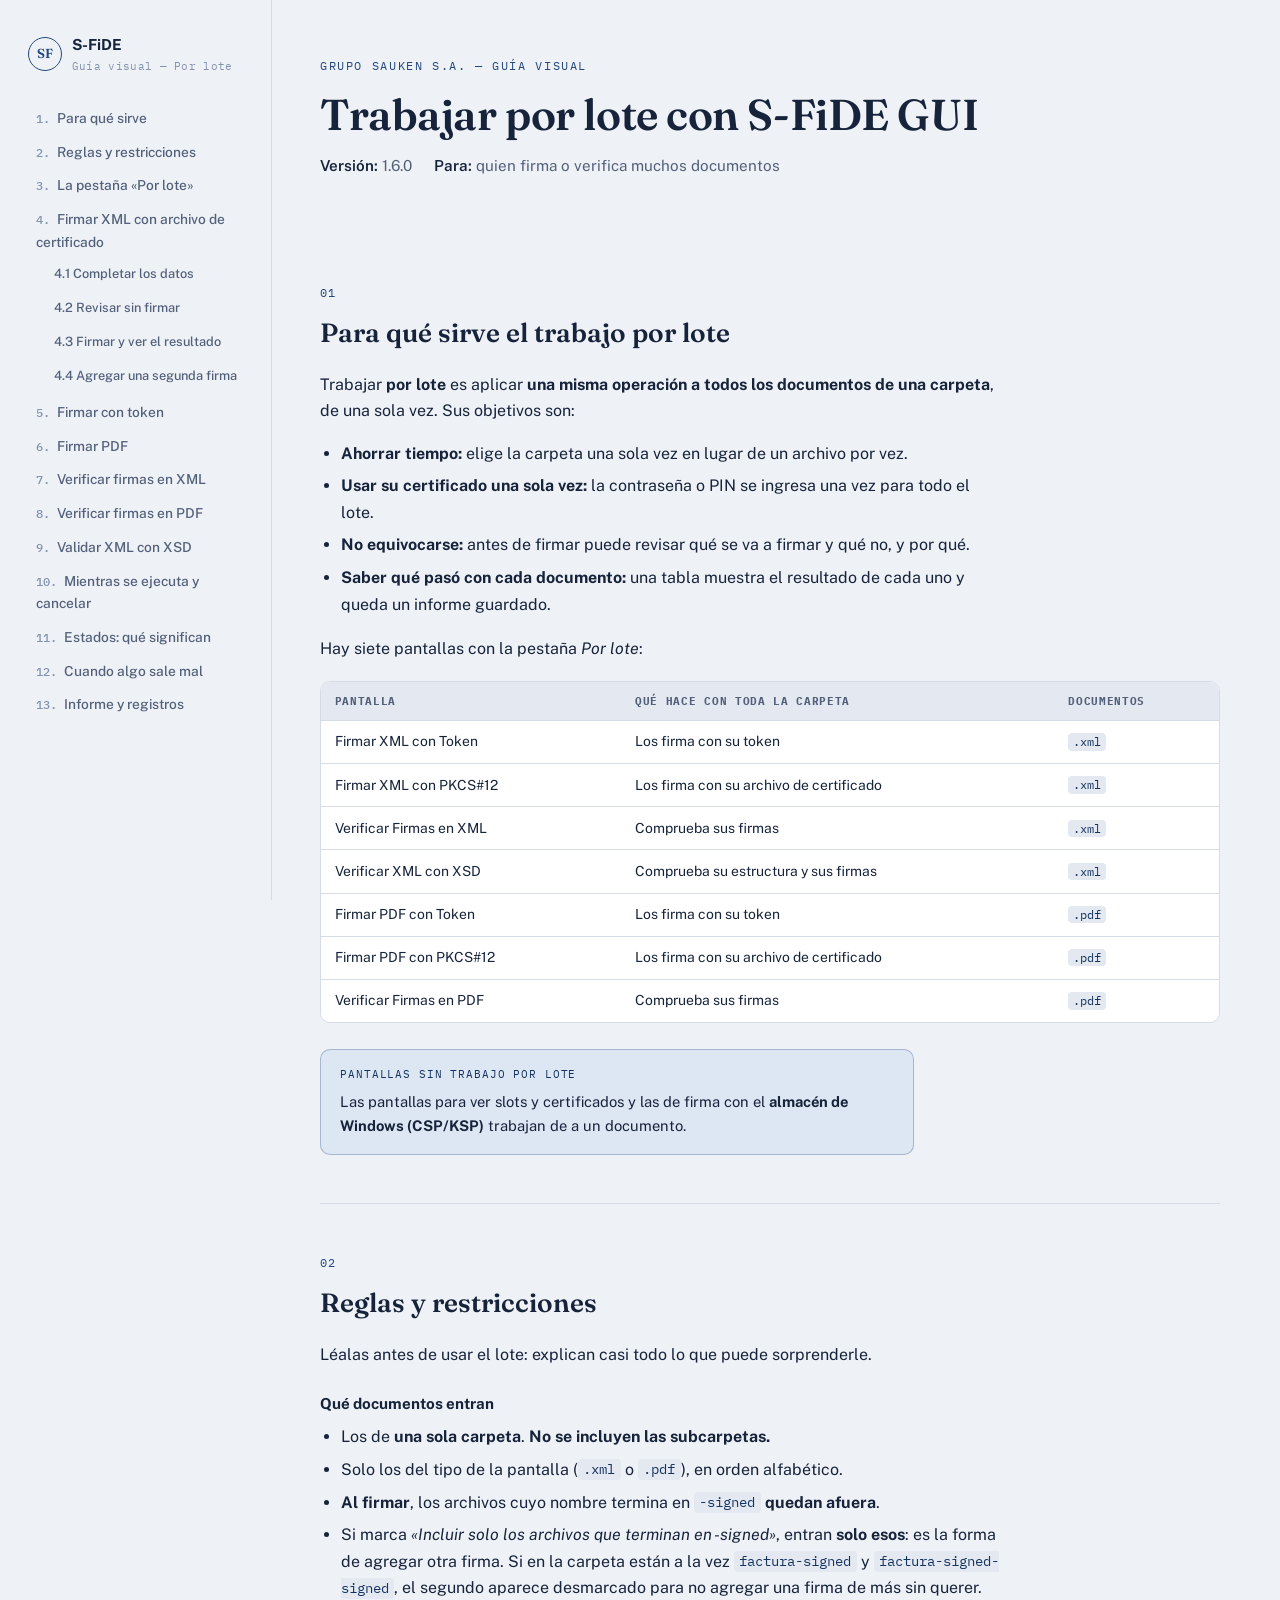
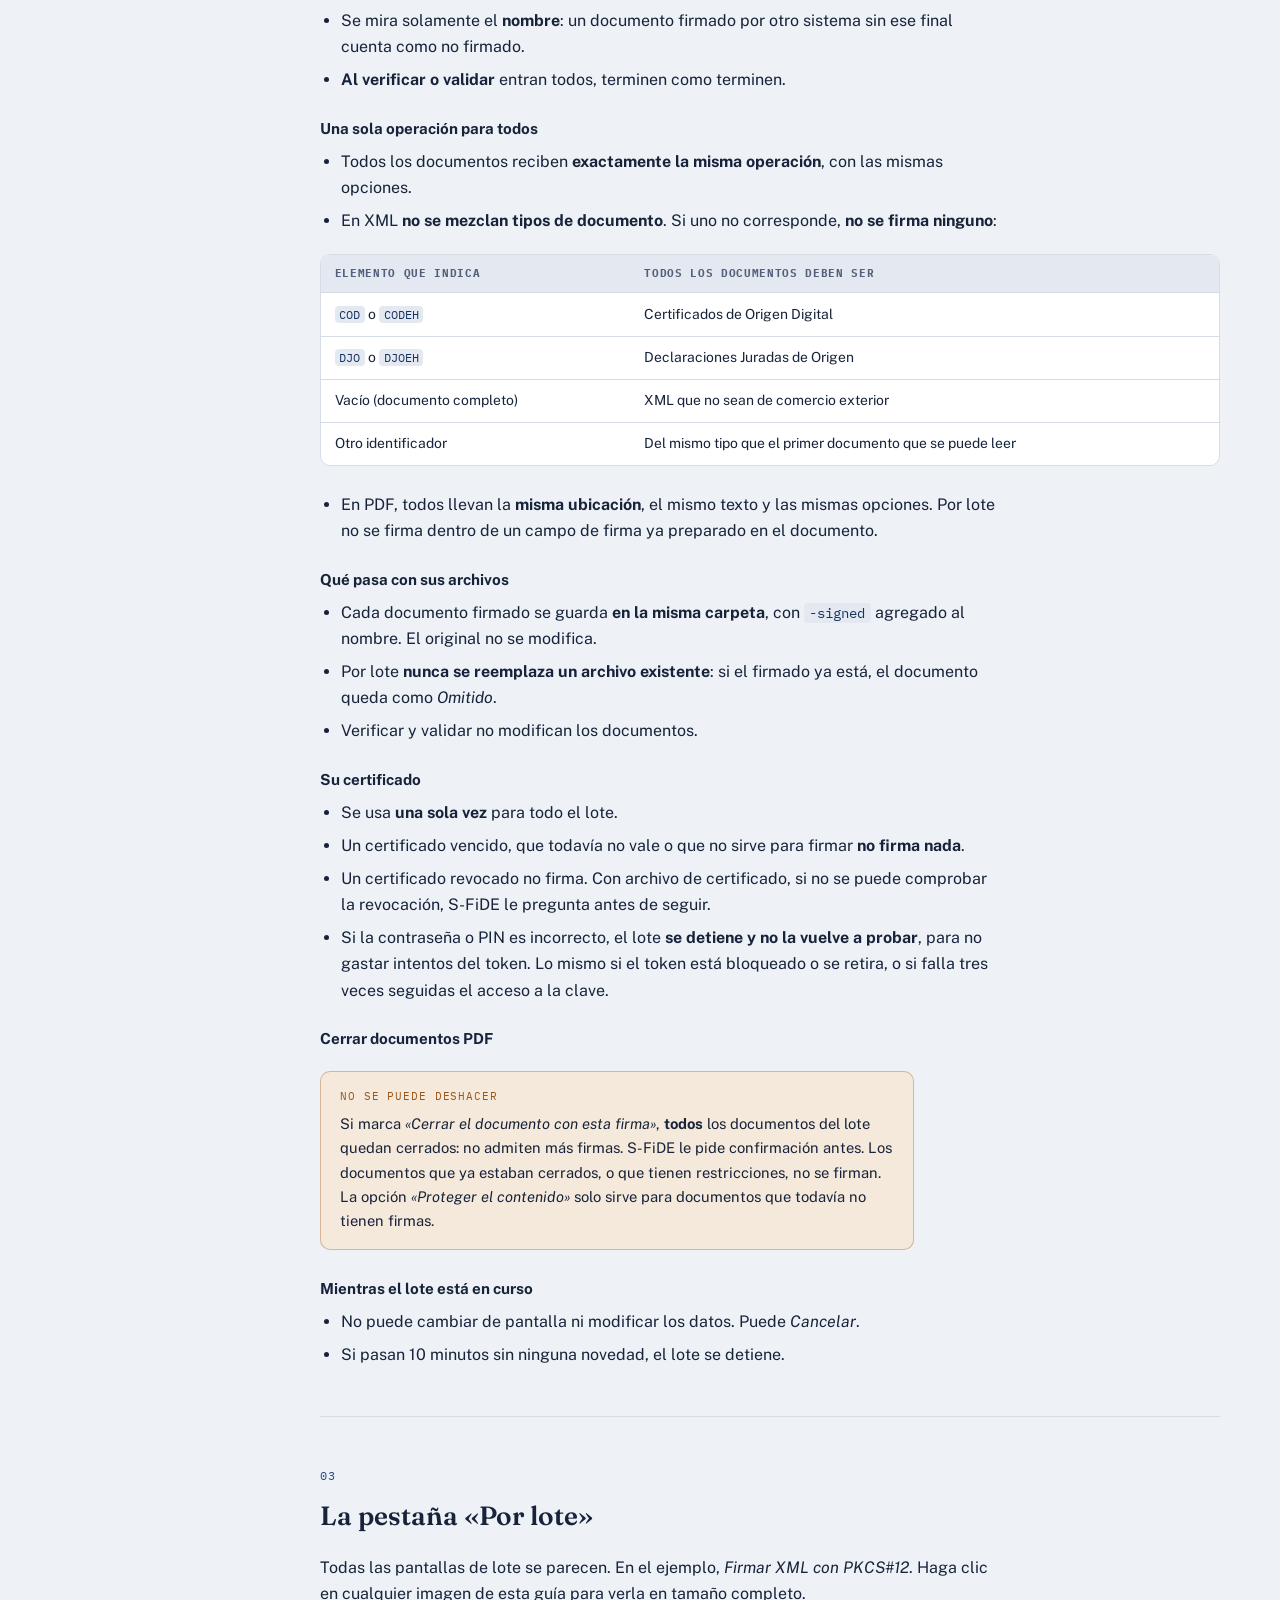
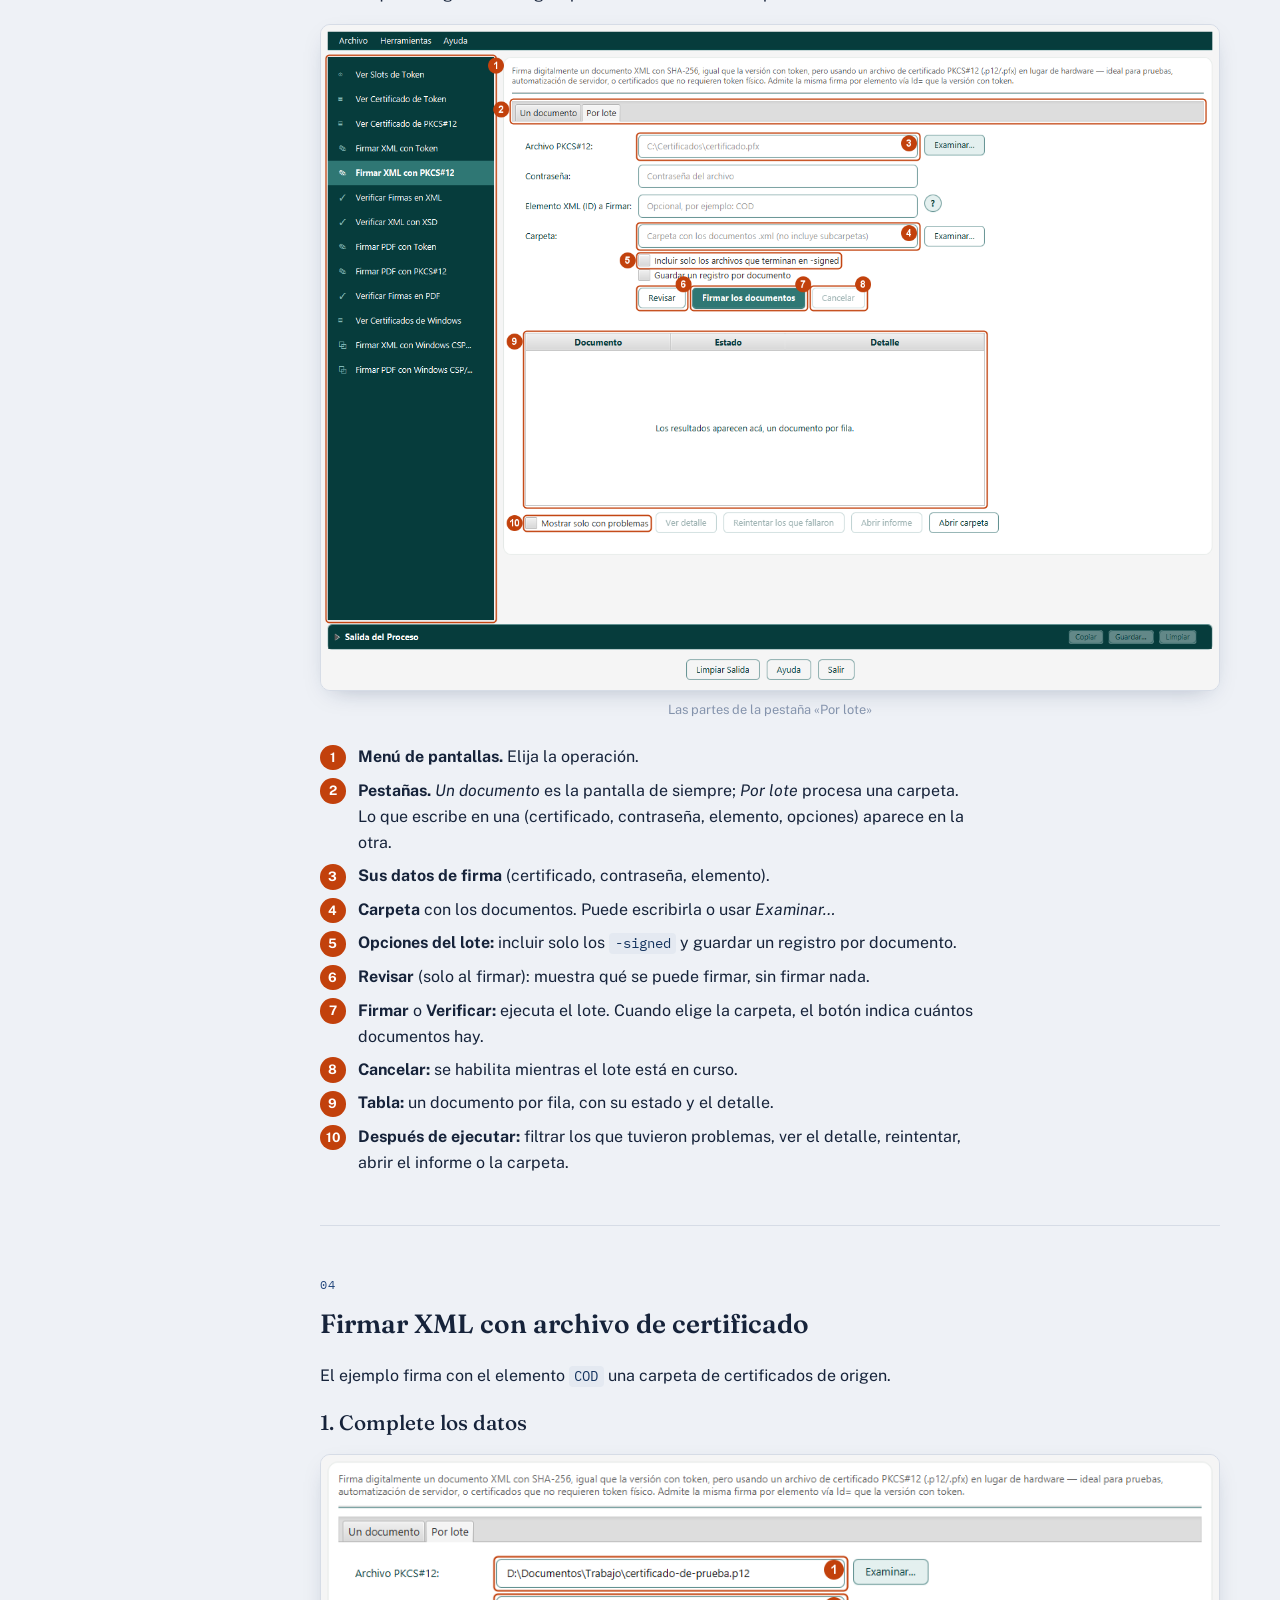
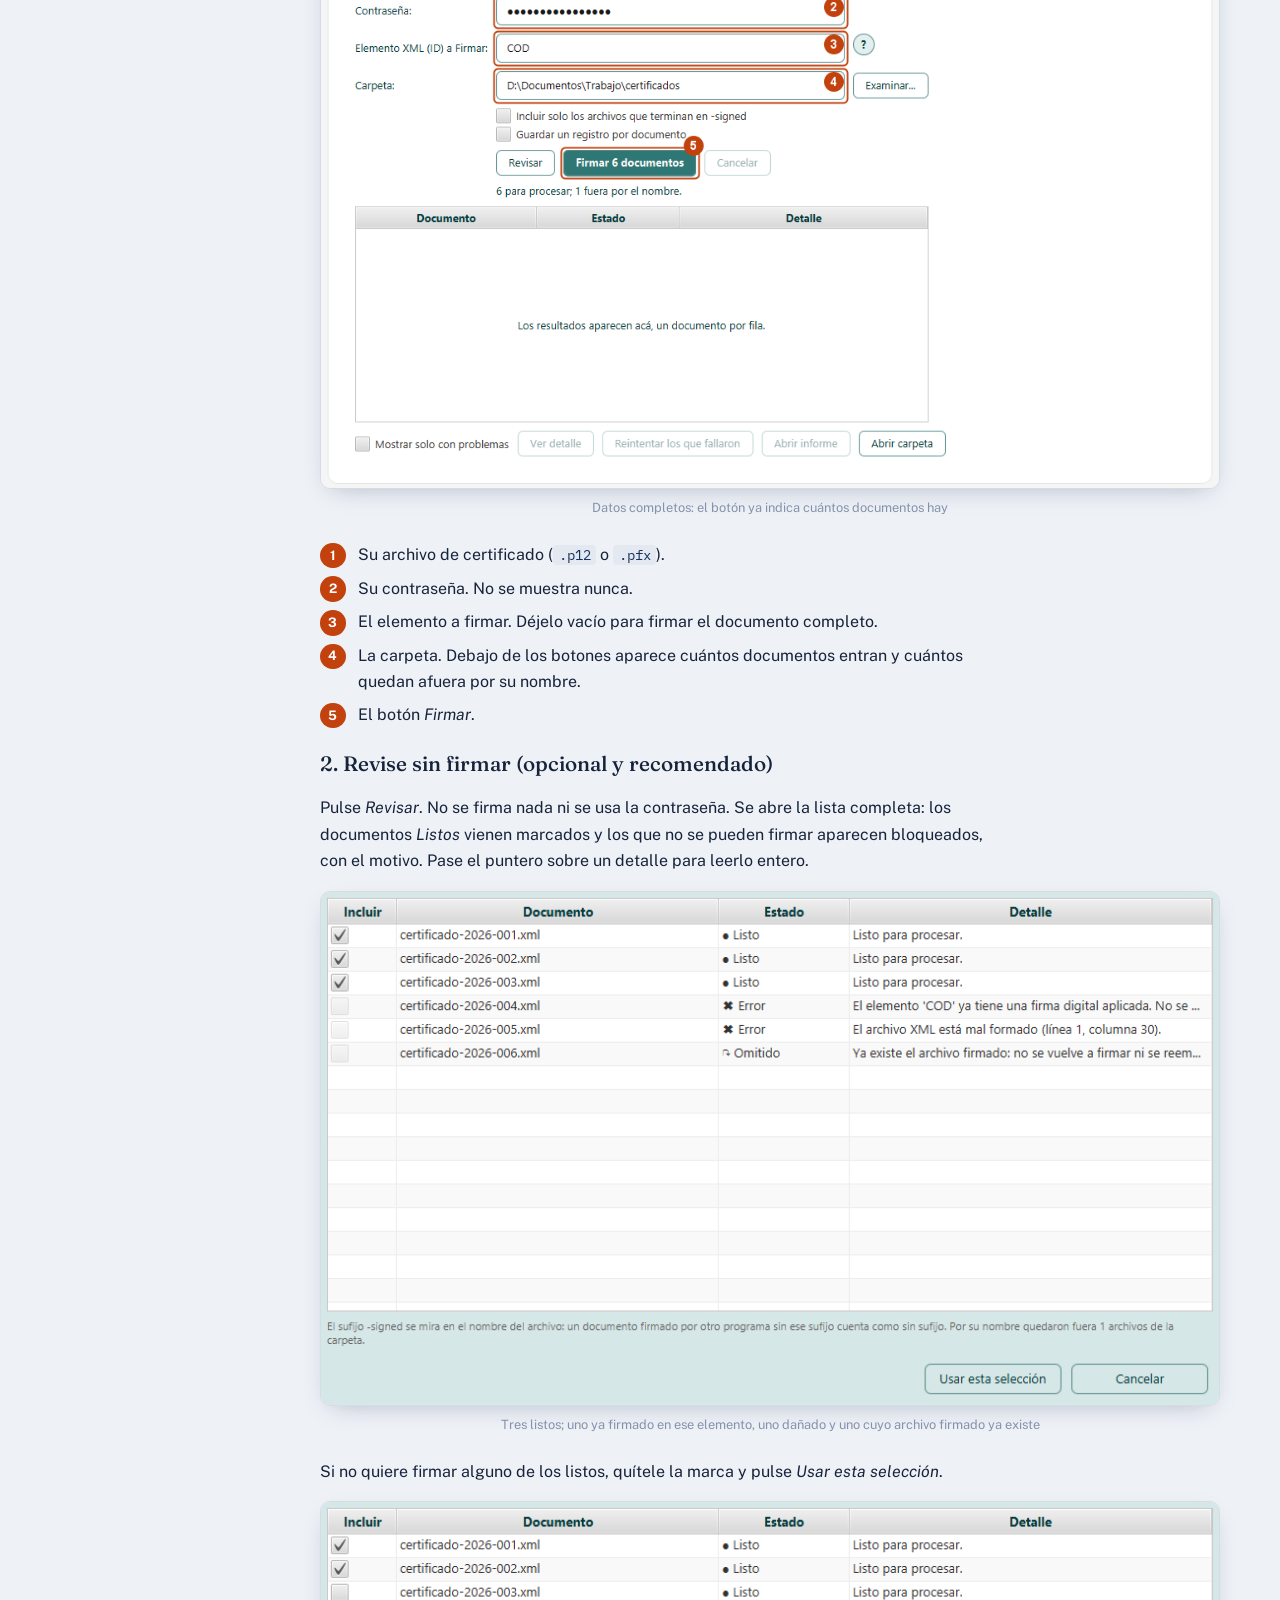
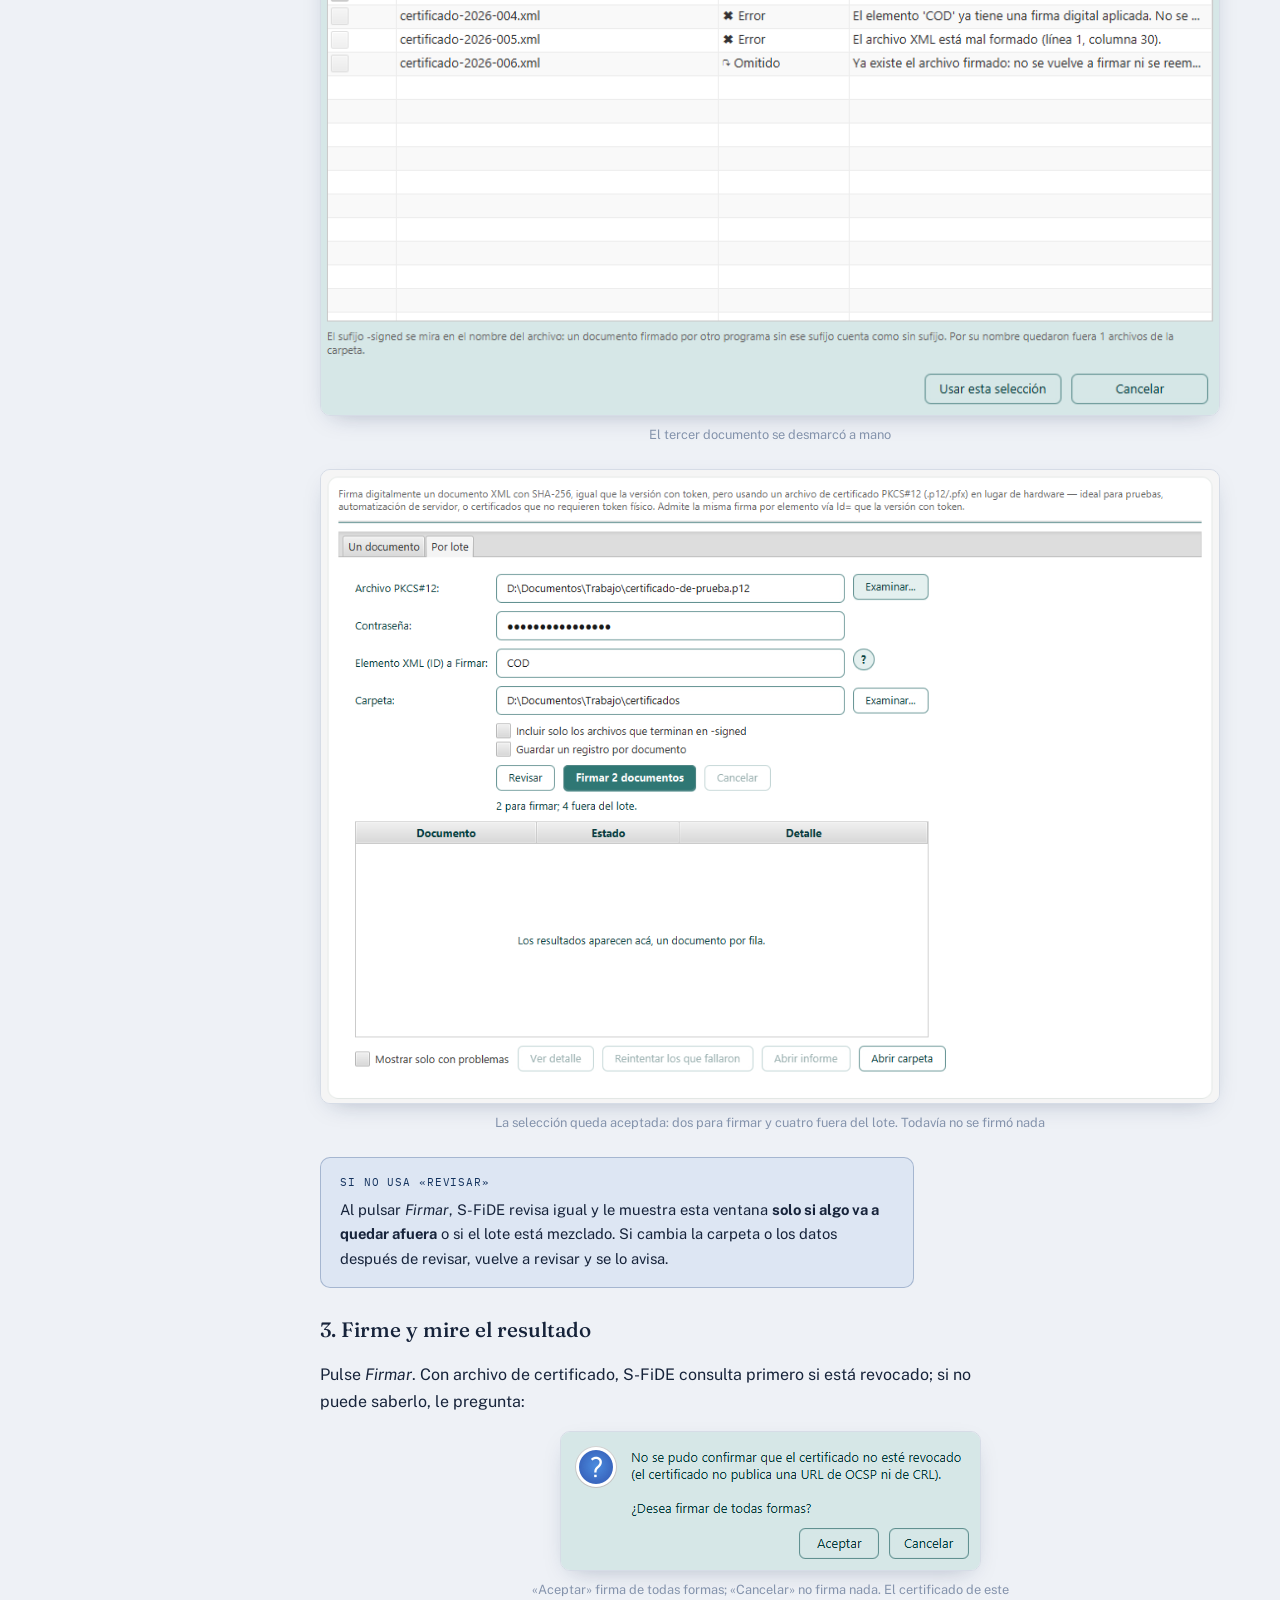
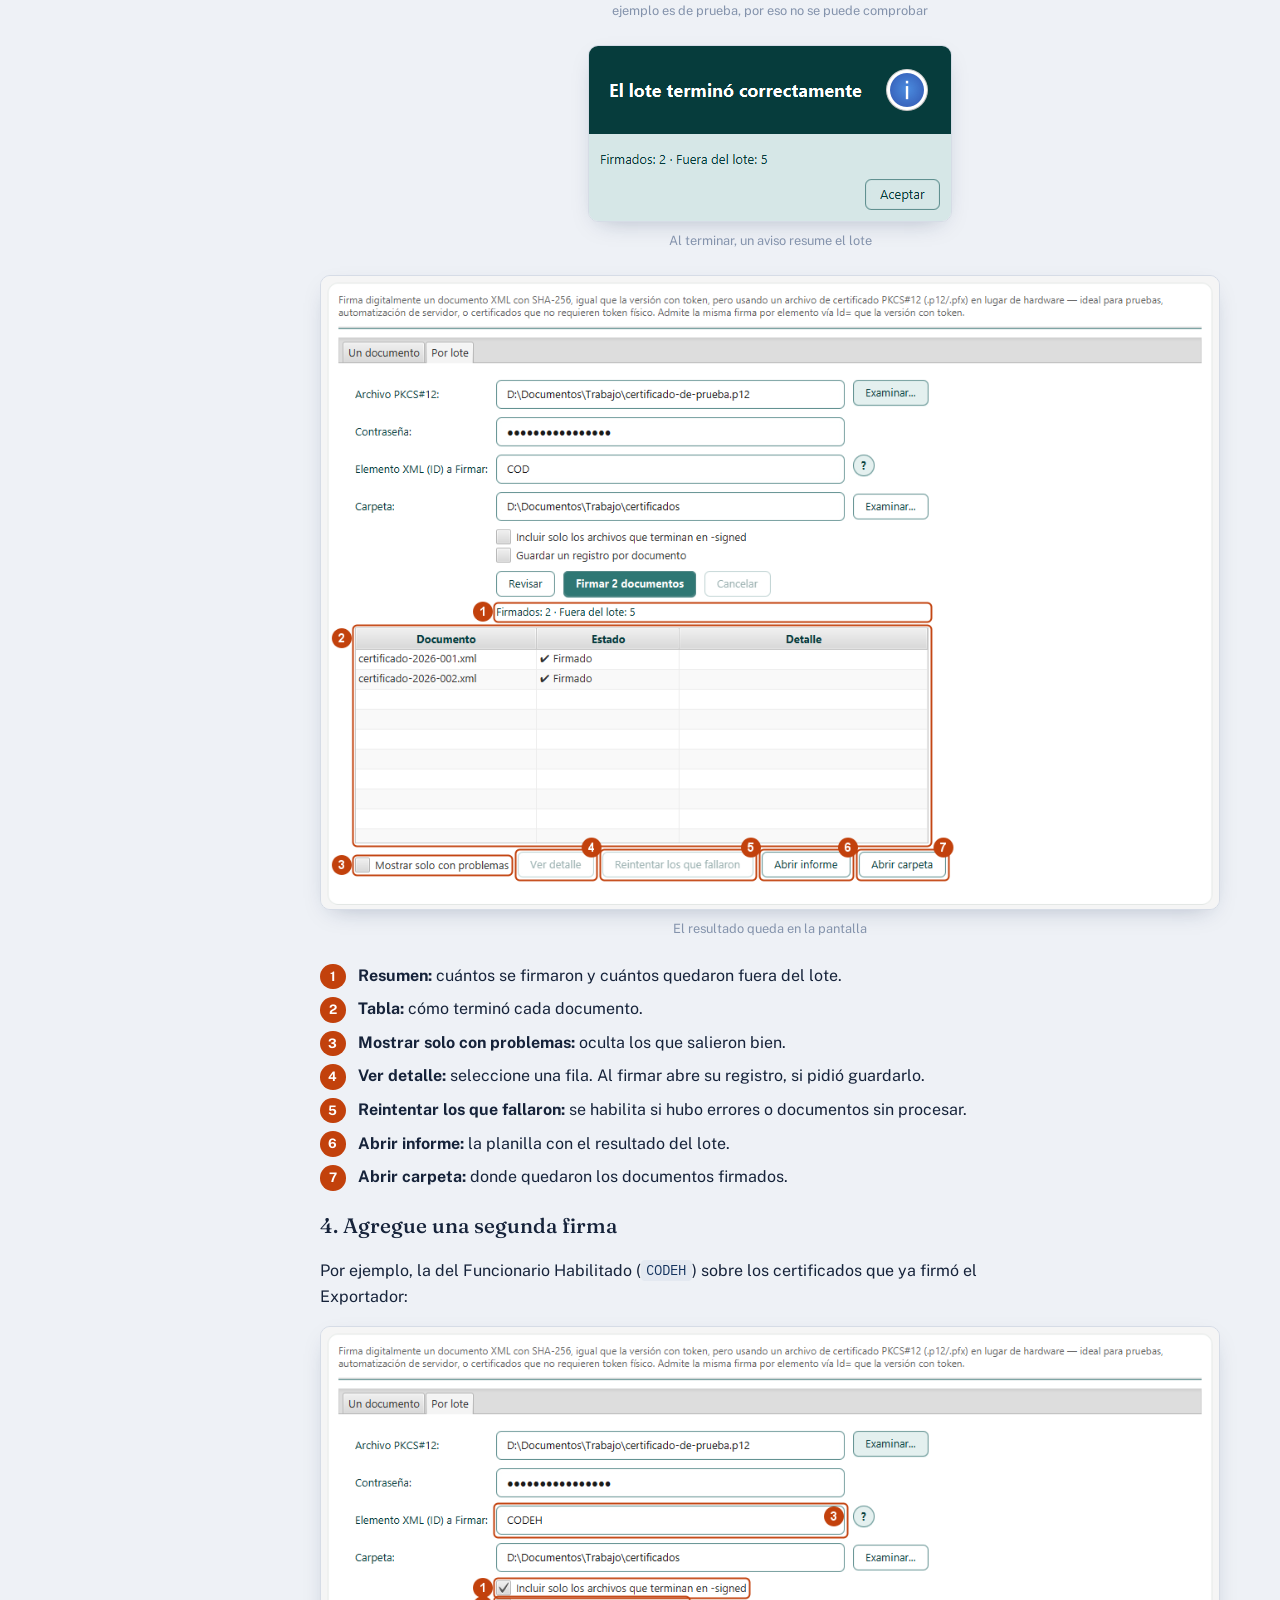
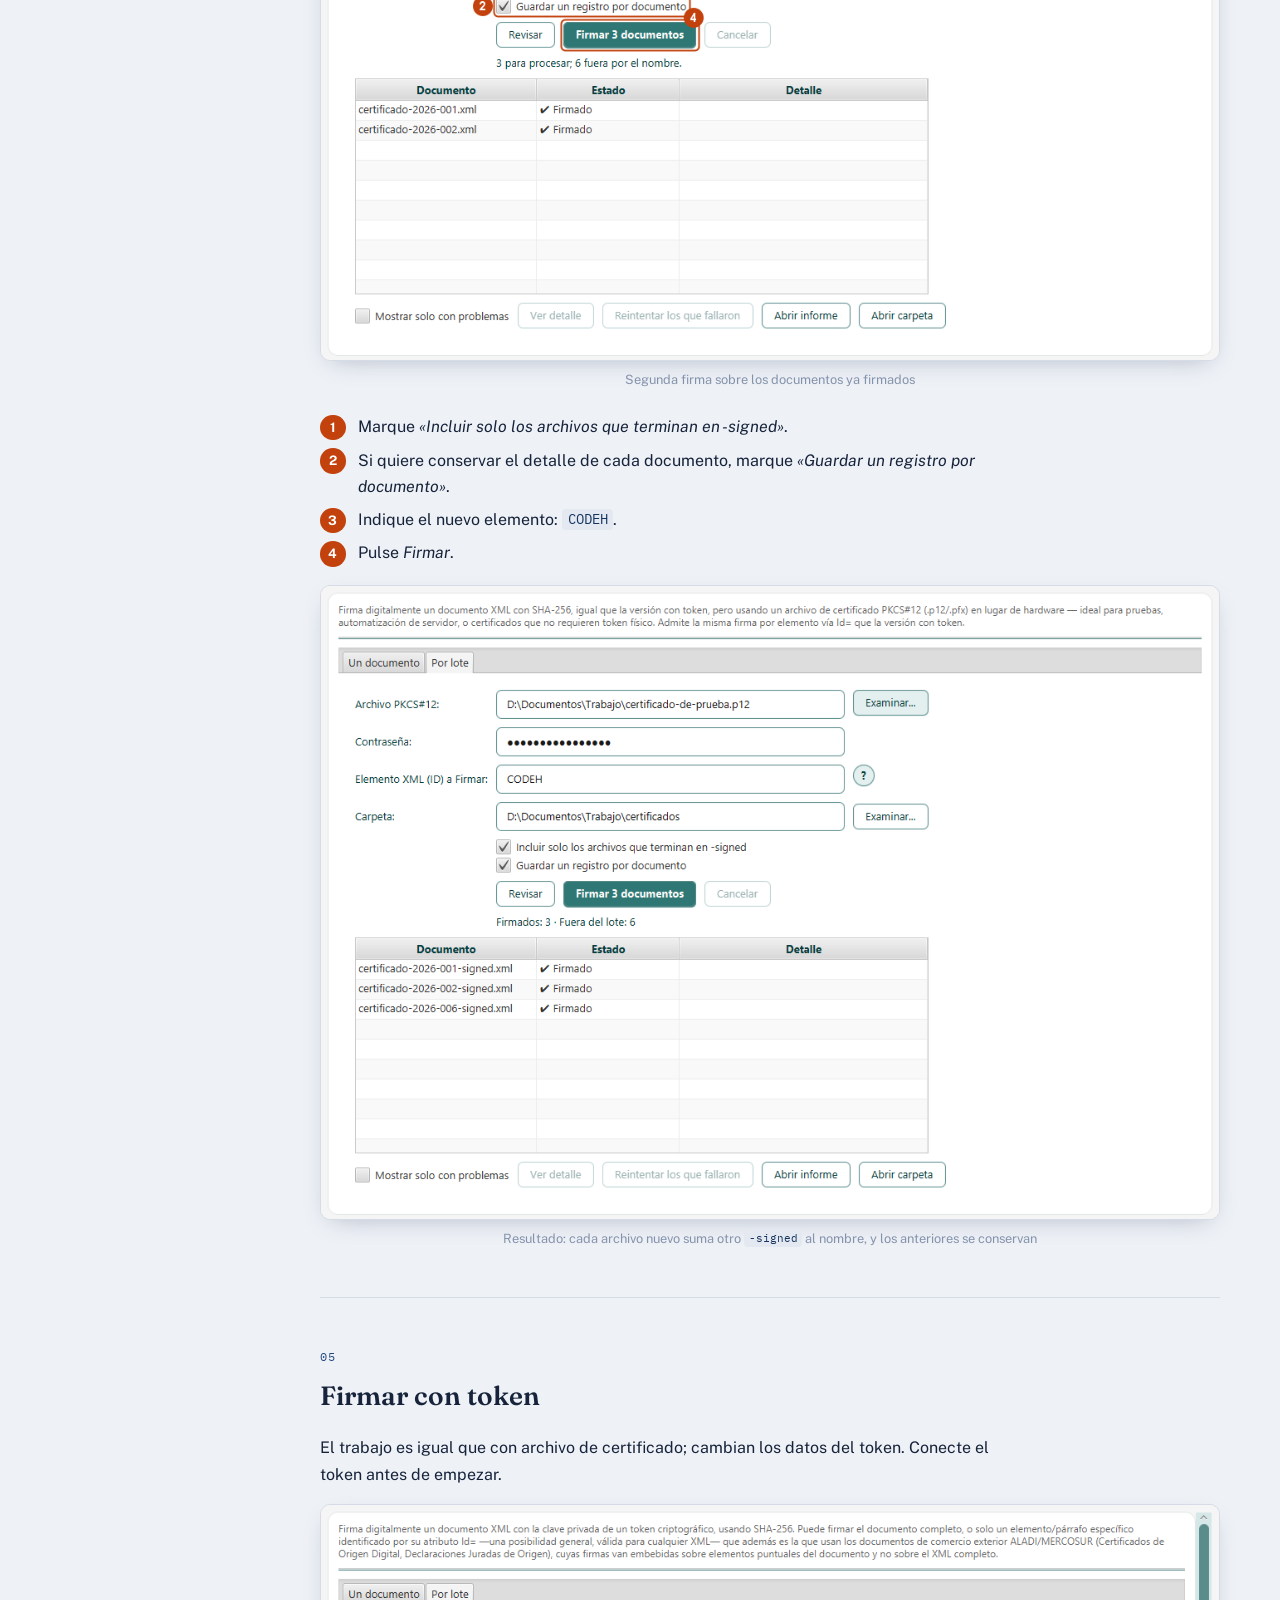
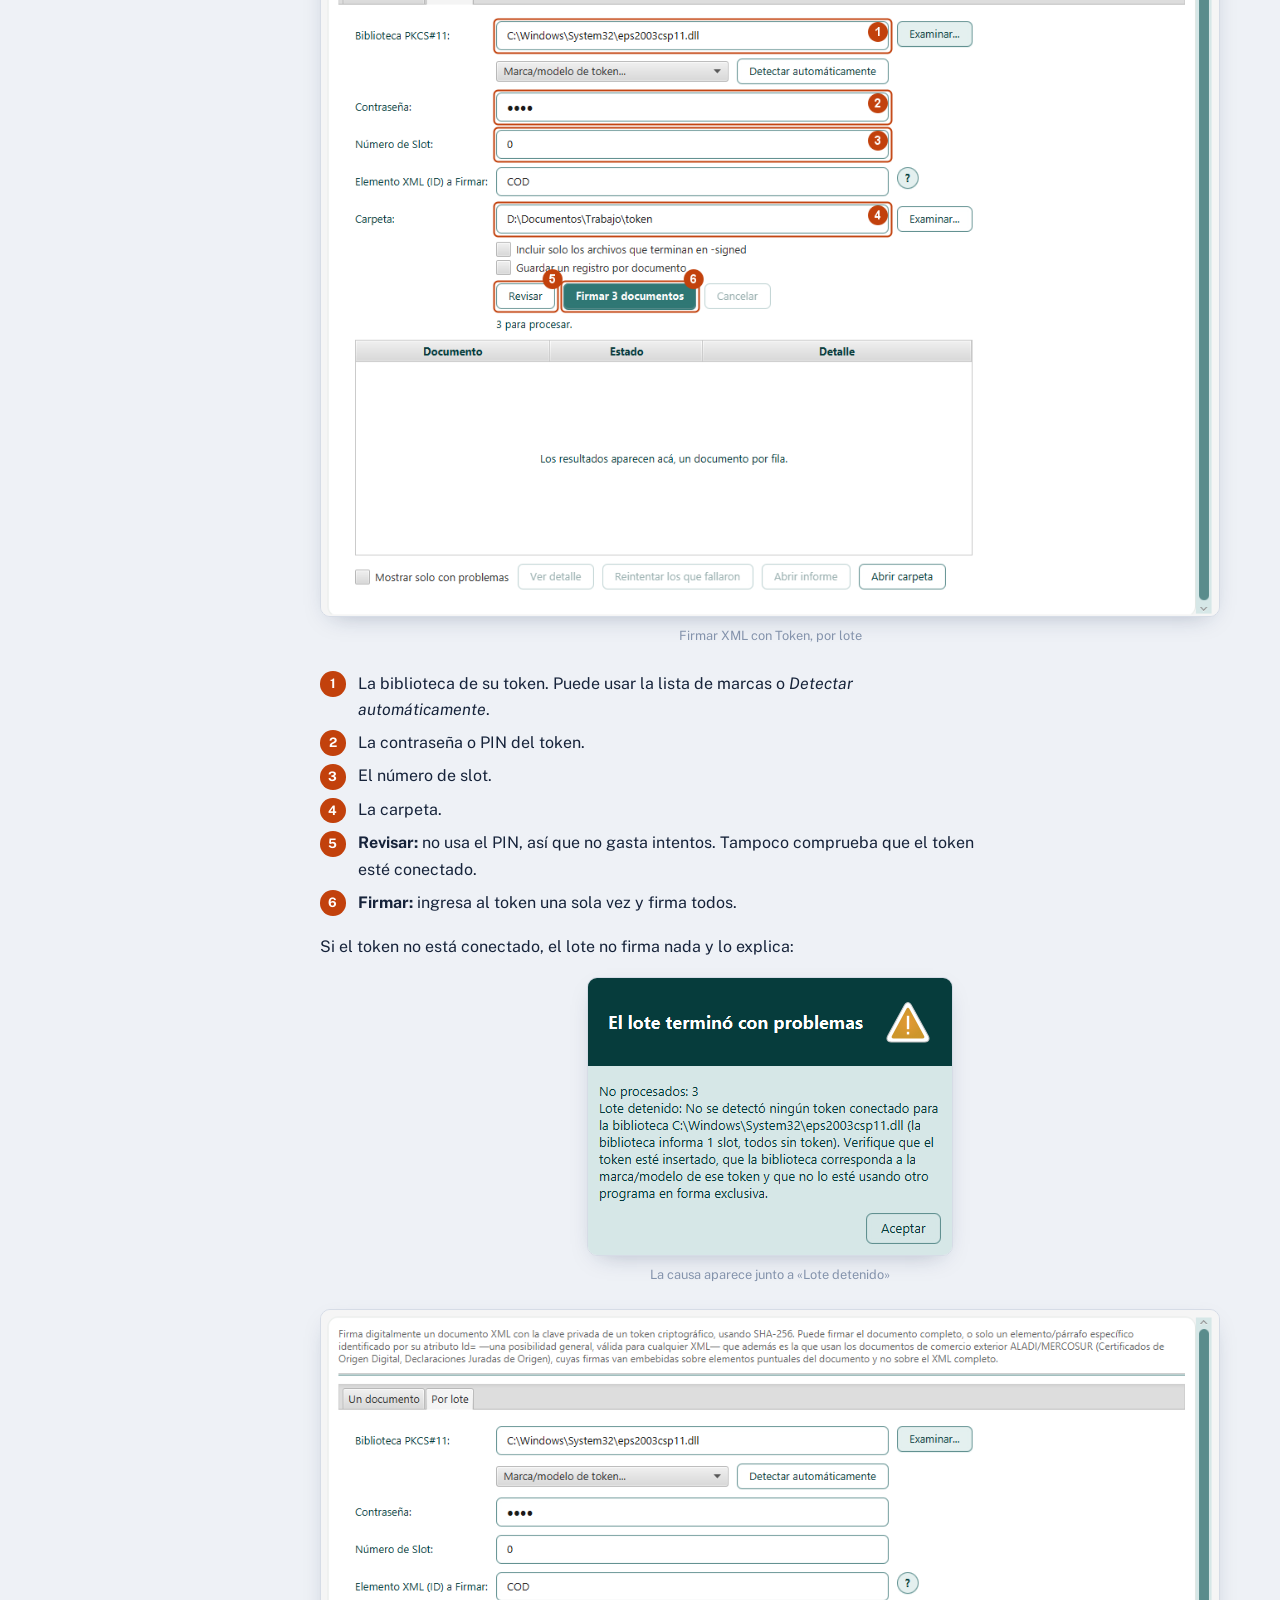
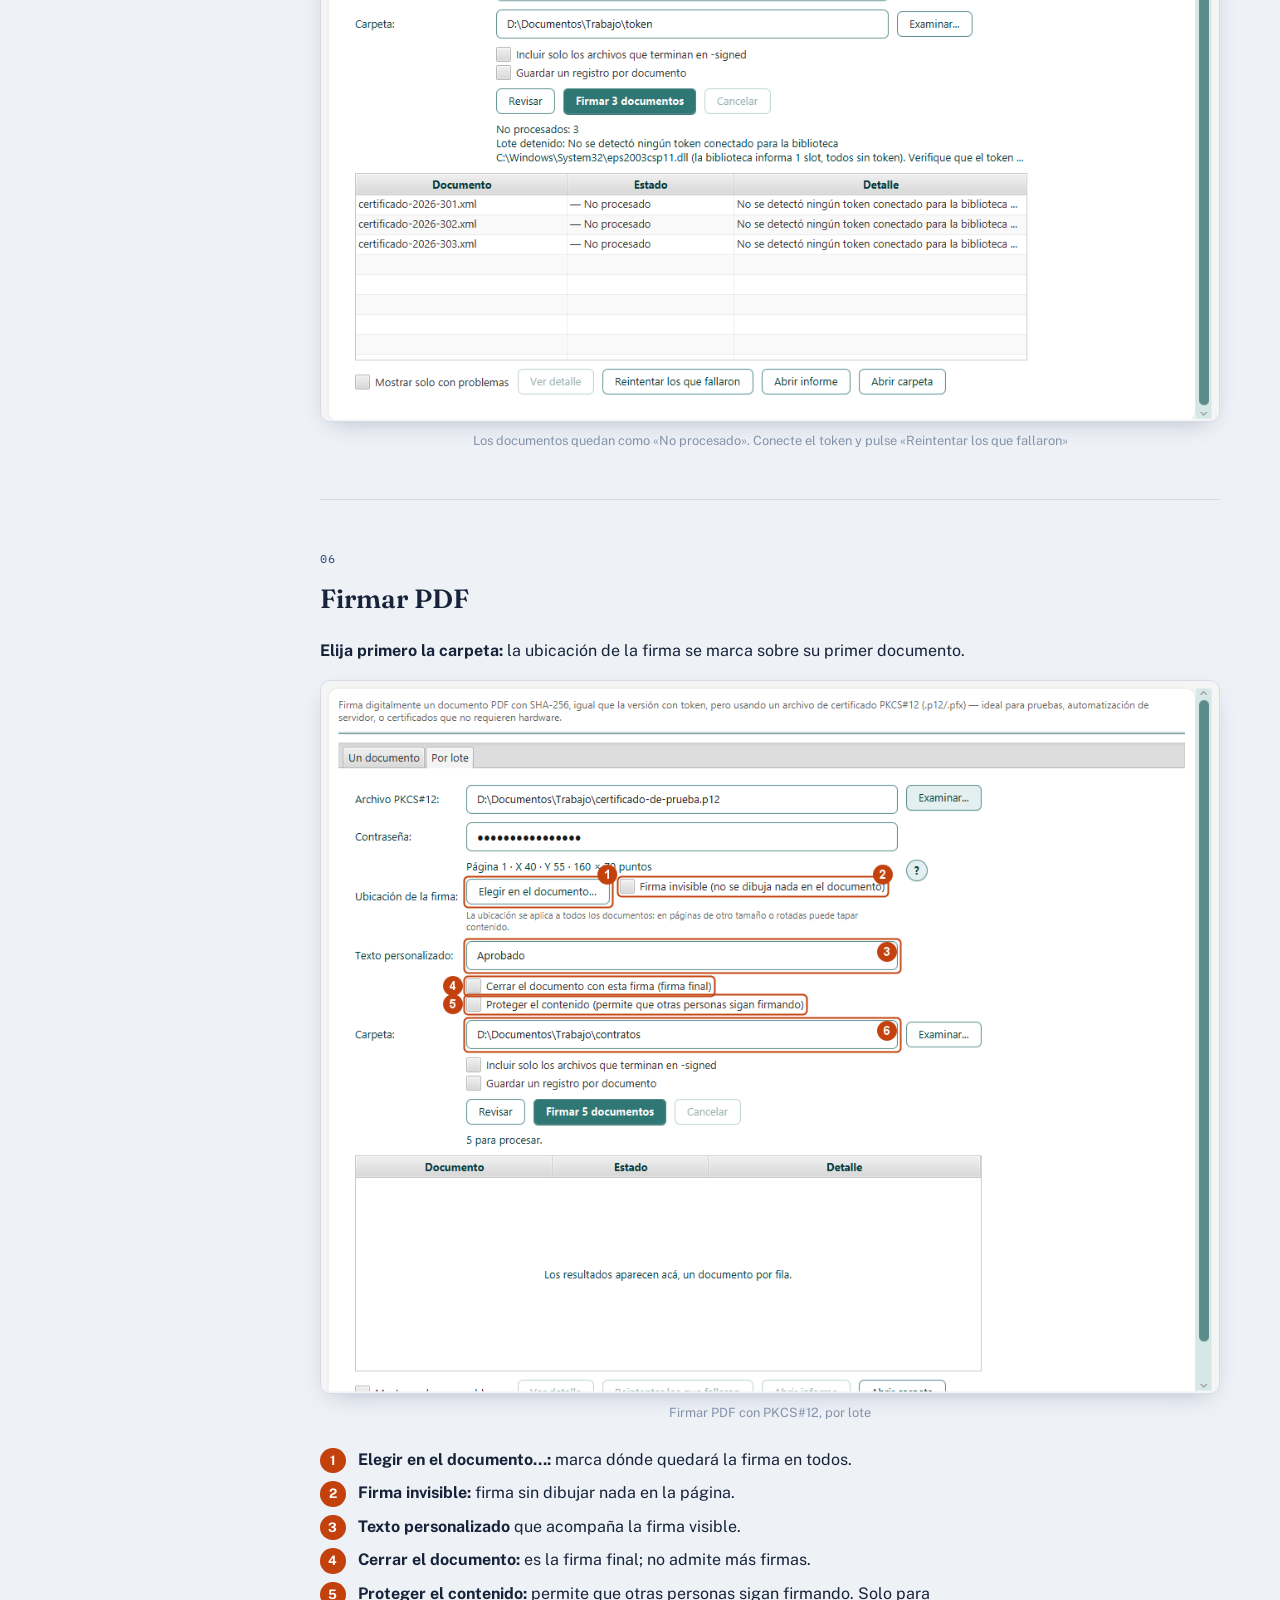
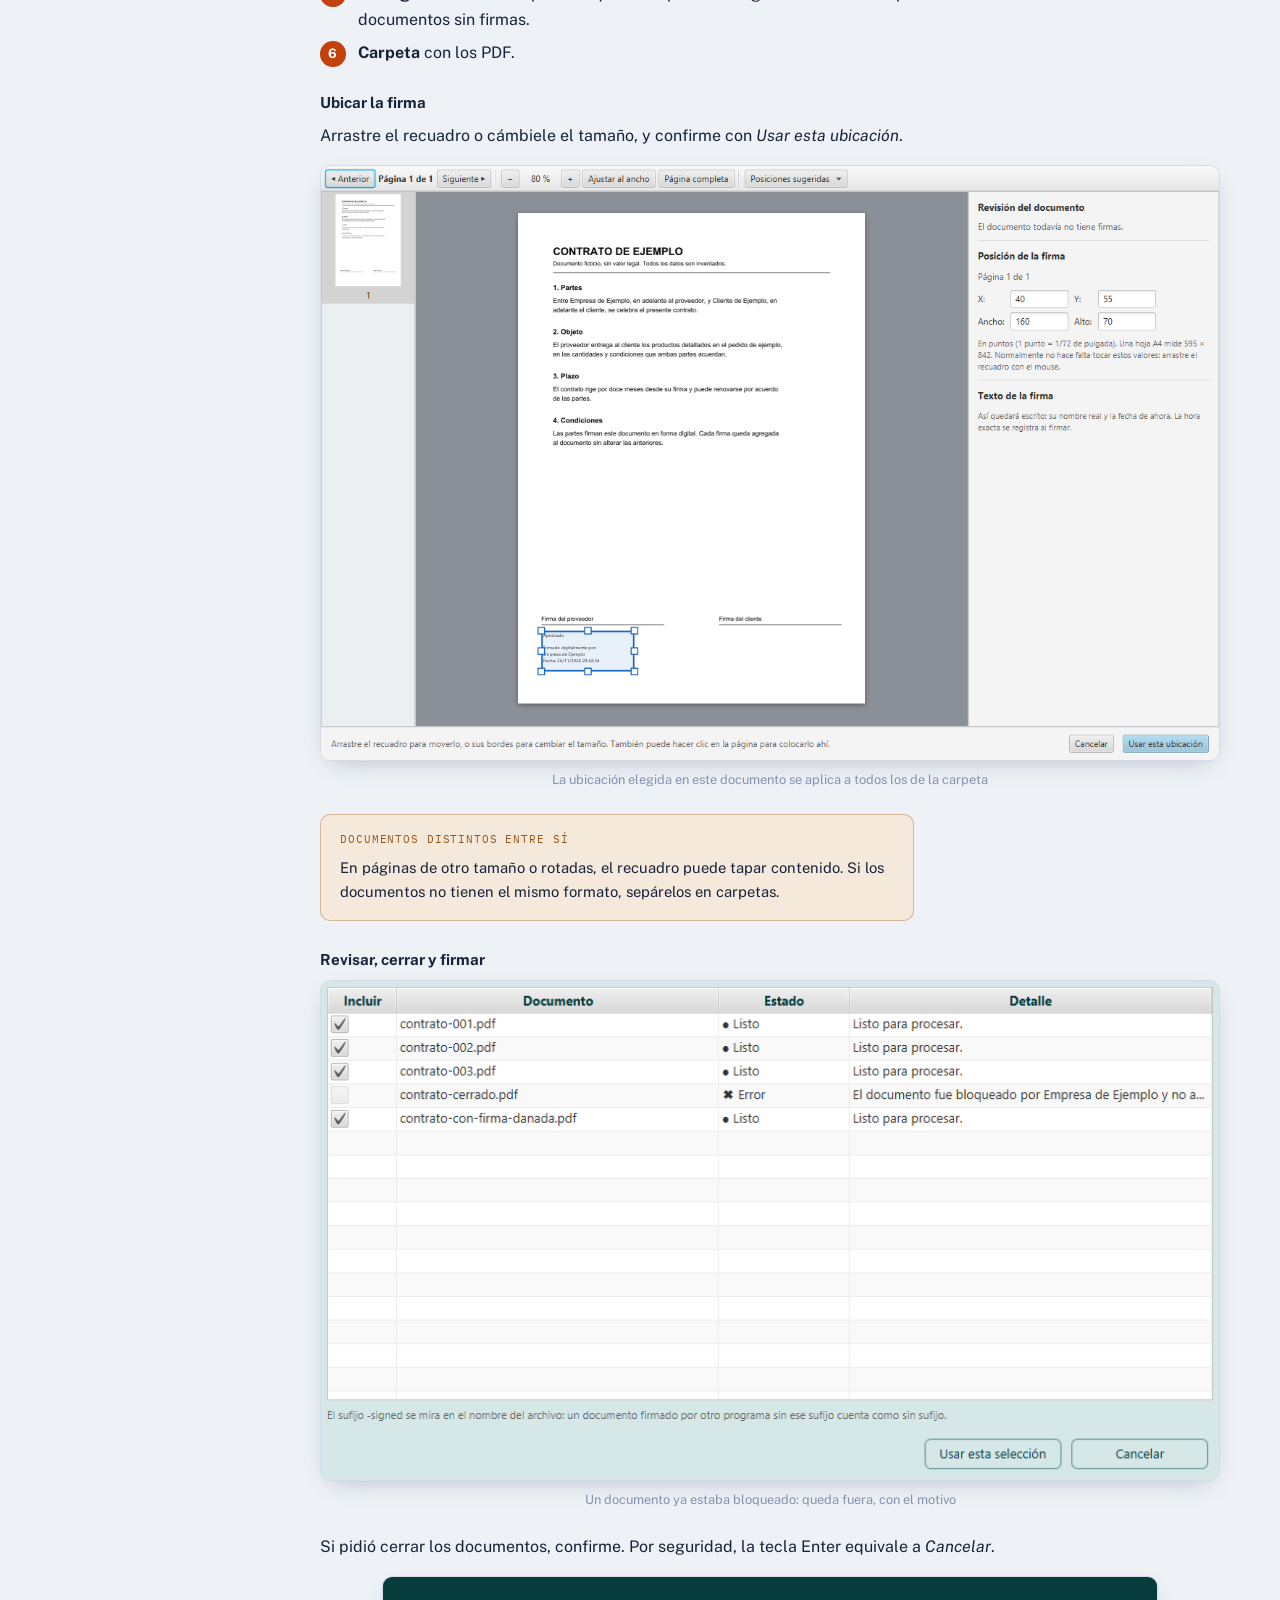
==== doc/guia-lotes-sfide-gui.html @ 98d3bc72 "docs(1.6.0): guias de trabajo por lotes para integradores y para la GUI Dos documentos separados a p" ====
<!DOCTYPE html>
<html lang="es">
<head>
<meta charset="UTF-8">
<meta name="viewport" content="width=device-width, initial-scale=1">
<title>Guía visual del trabajo por lote — S-FiDE GUI</title>
<style>
  @import url('https://fonts.googleapis.com/css2?family=Fraunces:ital,opsz,wght@0,9..144,400;0,9..144,500;0,9..144,600;1,9..144,500&family=Public+Sans:wght@400;500;600;700&family=IBM+Plex+Mono:wght@400;500;600&display=swap');

  :root {
    --bg: #eef1f6;
    --surface: #ffffff;
    --surface-2: #e4e9f1;
    --ink: #16233a;
    --muted: #52607a;
    --faint: #8493ac;
    --line: #d6dce6;
    --accent: #24487d;
    --accent-strong: #14335e;
    --accent-soft: #dde6f3;
    --ok: #2f7a4f;
    --ok-soft: #e2f1e7;
    --warn: #9a5518;
    --warn-soft: #f5e9dc;
    --code-bg: #0f1c30;
    --code-fg: #dbe6f5;
    --code-accent: #8fb4e8;
  }

  @media (prefers-color-scheme: dark) {
    :root:not([data-theme="light"]) {
      --bg: #0e1524;
      --surface: #151f34;
      --surface-2: #1c2a45;
      --ink: #e7ecf6;
      --muted: #a6b1c9;
      --faint: #67728c;
      --line: #283552;
      --accent: #7fa3dd;
      --accent-strong: #b0cbf3;
      --accent-soft: #1f2d4a;
      --ok: #74c491;
      --ok-soft: #16281d;
      --warn: #e0aa71;
      --warn-soft: #33230f;
      --code-bg: #0a1220;
      --code-fg: #d7e2f2;
      --code-accent: #9dc0ef;
    }
  }

  :root[data-theme="dark"] {
    --bg: #0e1524;
    --surface: #151f34;
    --surface-2: #1c2a45;
    --ink: #e7ecf6;
    --muted: #a6b1c9;
    --faint: #67728c;
    --line: #283552;
    --accent: #7fa3dd;
    --accent-strong: #b0cbf3;
    --accent-soft: #1f2d4a;
    --ok: #74c491;
    --ok-soft: #16281d;
    --warn: #e0aa71;
    --warn-soft: #33230f;
    --code-bg: #0a1220;
    --code-fg: #d7e2f2;
    --code-accent: #9dc0ef;
  }

  * { box-sizing: border-box; }

  body {
    margin: 0;
    background: var(--bg);
    color: var(--ink);
    font-family: 'Public Sans', -apple-system, BlinkMacSystemFont, 'Segoe UI', sans-serif;
    font-size: 16px;
    line-height: 1.65;
    -webkit-font-smoothing: antialiased;
  }

  code, kbd, .mono { font-family: 'IBM Plex Mono', ui-monospace, SFMono-Regular, Menlo, monospace; }

  code {
    background: var(--surface-2);
    color: var(--accent-strong);
    padding: 0.1em 0.4em;
    border-radius: 4px;
    font-size: 0.85em;
  }

  a { color: var(--accent-strong); }
  ::selection { background: var(--accent-soft); }

  /* ---------- Shell layout ---------- */

  .shell {
    display: grid;
    grid-template-columns: 272px minmax(0, 1fr);
    max-width: 1280px;
    margin: 0 auto;
  }

  @media (max-width: 940px) {
    .shell { grid-template-columns: 1fr; }
  }

  aside.nav {
    position: sticky;
    top: 0;
    align-self: start;
    height: 100vh;
    overflow-y: auto;
    padding: 2rem 1.4rem 2rem 1.75rem;
    border-right: 1px solid var(--line);
    scrollbar-width: thin;
  }

  @media (max-width: 940px) {
    aside.nav { position: static; height: auto; border-right: none; border-bottom: 1px solid var(--line); padding: 1.25rem 1.25rem; }
  }

  .brand { display: flex; align-items: center; gap: 0.6rem; margin-bottom: 1.6rem; }
  .brand .mark {
    width: 34px; height: 34px; border-radius: 50%; border: 1.4px solid var(--accent);
    display: flex; align-items: center; justify-content: center;
    font-family: 'Fraunces', serif; font-weight: 600; font-size: 0.82rem; color: var(--accent); flex: none;
  }
  .brand .name { font-weight: 700; font-size: 0.95rem; letter-spacing: -0.01em; }
  .brand .tag { display: block; font-size: 0.68rem; color: var(--faint); font-family: 'IBM Plex Mono', monospace; letter-spacing: 0.03em; }

  nav.toc { font-size: 0.86rem; }
  nav.toc ol { list-style: none; margin: 0; padding: 0; counter-reset: sec; }
  nav.toc > ol > li { counter-increment: sec; margin-bottom: 0.05rem; }
  nav.toc a { display: block; padding: 0.32rem 0.5rem; border-radius: 6px; color: var(--muted); text-decoration: none; font-weight: 500; }
  nav.toc > ol > li > a::before { content: counter(sec) ". "; color: var(--faint); font-family: 'IBM Plex Mono', monospace; font-size: 0.78rem; }
  nav.toc a:hover { background: var(--surface-2); color: var(--ink); }
  nav.toc ol ol { margin: 0.1rem 0 0.4rem 1.1rem; counter-reset: sub; }
  nav.toc ol ol li { counter-increment: sub; }
  nav.toc ol ol a { font-size: 0.8rem; padding: 0.2rem 0.5rem; }
  nav.toc ol ol a::before { content: counter(sec) "." counter(sub) " "; }

  main { padding: 3.5rem 3rem 8rem; min-width: 0; }
  @media (max-width: 940px) { main { padding: 2.25rem 1.25rem 5rem; } }

  .doc-header { max-width: 700px; margin-bottom: 3.5rem; }
  .eyebrow { display: block; font-family: 'IBM Plex Mono', monospace; font-size: 0.72rem; letter-spacing: 0.14em; text-transform: uppercase; color: var(--accent); margin-bottom: 1rem; }
  h1 { font-family: 'Fraunces', Georgia, serif; font-weight: 600; font-size: clamp(2rem, 4vw, 2.7rem); line-height: 1.1; letter-spacing: -0.01em; margin: 0 0 0.9rem; text-wrap: balance; }
  .doc-header .meta { color: var(--muted); font-size: 0.95rem; display: flex; flex-wrap: wrap; gap: 0.4rem 1.4rem; }
  .doc-header .meta strong { color: var(--ink); font-weight: 600; }

  section.chapter { max-width: 900px; padding-top: 3rem; margin-top: 3rem; border-top: 1px solid var(--line); scroll-margin-top: 1.5rem; }
  section.chapter:first-of-type { border-top: none; margin-top: 0; }
  .chapter-num { font-family: 'IBM Plex Mono', monospace; font-size: 0.78rem; color: var(--accent); letter-spacing: 0.06em; display: block; margin-bottom: 0.5rem; }
  h2 { font-family: 'Fraunces', Georgia, serif; font-weight: 600; font-size: 1.65rem; margin: 0 0 1.1rem; text-wrap: balance; }
  h3 { font-family: 'Fraunces', Georgia, serif; font-weight: 500; font-size: 1.3rem; margin: 0 0 0.9rem; }
  h4 { font-size: 0.95rem; font-weight: 700; margin: 1.4rem 0 0.5rem; color: var(--ink); }
  p { margin: 0 0 1rem; max-width: 68ch; }
  ul, ol { padding-left: 1.3rem; margin: 0 0 1.1rem; }
  li { margin-bottom: 0.4rem; max-width: 66ch; }
  strong { font-weight: 700; }

  .table-wrap { overflow-x: auto; margin: 1.2rem 0 1.6rem; border: 1px solid var(--line); border-radius: 10px; }
  table { border-collapse: collapse; width: 100%; font-size: 0.87rem; background: var(--surface); }
  th, td { text-align: left; padding: 0.6rem 0.85rem; border-bottom: 1px solid var(--line); vertical-align: top; }
  th { font-family: 'IBM Plex Mono', monospace; font-size: 0.7rem; letter-spacing: 0.06em; text-transform: uppercase; color: var(--muted); background: var(--surface-2); white-space: nowrap; }
  tr:last-child td { border-bottom: none; }

  .callout { border-radius: 10px; padding: 1rem 1.2rem; margin: 1.2rem 0 1.6rem; font-size: 0.92rem; max-width: 66ch; }
  .callout.note { background: var(--accent-soft); border: 1px solid color-mix(in srgb, var(--accent) 30%, transparent); }
  .callout.warn { background: var(--warn-soft); border: 1px solid color-mix(in srgb, var(--warn) 35%, transparent); }
  .callout.ok { background: var(--ok-soft); border: 1px solid color-mix(in srgb, var(--ok) 35%, transparent); }
  .callout p:last-child { margin-bottom: 0; }
  .callout .label { font-family: 'IBM Plex Mono', monospace; font-size: 0.68rem; letter-spacing: 0.08em; text-transform: uppercase; display: block; margin-bottom: 0.4rem; }
  .callout.note .label { color: var(--accent-strong); }
  .callout.warn .label { color: var(--warn); }
  .callout.ok .label { color: var(--ok); }

  /* ---------- Module blocks ---------- */

  .module {
    border: 1px solid var(--line);
    border-radius: 14px;
    padding: 1.8rem 2rem 2rem;
    margin-bottom: 2.2rem;
    background: var(--surface);
  }
  .module-head { display: flex; align-items: baseline; justify-content: space-between; gap: 1rem; flex-wrap: wrap; margin-bottom: 0.3rem; }
  .module-head h3 { margin: 0; }
  .module-num { font-family: 'IBM Plex Mono', monospace; font-size: 0.72rem; color: var(--faint); }
  .module .windows-only {
    display: inline-flex; align-items: center; gap: 0.3rem; font-family: 'IBM Plex Mono', monospace;
    font-size: 0.65rem; letter-spacing: 0.05em; text-transform: uppercase; color: var(--warn);
    background: var(--warn-soft); padding: 0.15rem 0.5rem; border-radius: 999px; margin-left: 0.5rem;
  }
  .module .desc { color: var(--muted); margin-bottom: 1.3rem; }

  figure.shot { margin: 0 0 1.5rem; }
  figure.shot img {
    display: block; width: 100%; height: auto; border-radius: 10px; border: 1px solid var(--line);
    box-shadow: 0 8px 24px -12px rgba(20, 40, 80, 0.35);
  }
  figure.shot figcaption { font-size: 0.8rem; color: var(--faint); margin-top: 0.5rem; text-align: center; }

  .field-label { font-family: 'IBM Plex Mono', monospace; font-size: 0.68rem; letter-spacing: 0.07em; text-transform: uppercase; color: var(--faint); margin: 1.3rem 0 0.5rem; }
  .field-label:first-of-type { margin-top: 0.4rem; }

  .errlist { font-size: 0.87rem; color: var(--muted); }
  .errlist code { color: var(--warn); background: var(--warn-soft); }
  .oklist { font-size: 0.87rem; color: var(--muted); }
  .oklist code { color: var(--ok); background: var(--ok-soft); }

  footer.doc-footer { max-width: 900px; margin-top: 4rem; padding-top: 1.6rem; border-top: 1px solid var(--line); color: var(--faint); font-size: 0.85rem; }

  details.mobile-toc { display: none; }
  @media (max-width: 940px) {
    details.mobile-toc { display: block; }
    aside.nav > nav.toc { display: none; }
    details.mobile-toc[open] + aside.nav > nav.toc, aside.nav.open nav.toc { display: block; }
  }
</style>

<style>
  figure.shot a { display: block; cursor: zoom-in; }
  figure.shot.chico img { width: auto; max-width: 100%; margin: 0 auto; }
  figure.shot.chico figcaption { max-width: 520px; margin-left: auto; margin-right: auto; }
  ol.leyenda { list-style: none; padding-left: 0; counter-reset: marca; }
  ol.leyenda li { counter-increment: marca; position: relative; padding-left: 2.4rem; min-height: 1.7rem; }
  ol.leyenda li::before {
    content: counter(marca); position: absolute; left: 0; top: 0.05rem; width: 1.6rem; height: 1.6rem;
    border-radius: 50%; background: #c2410c; color: #fff; font-weight: 700; font-size: 0.82rem;
    display: flex; align-items: center; justify-content: center;
  }
  .estado { white-space: nowrap; font-weight: 600; }
</style>
</head>
<body>

<div class="shell">
  <aside class="nav">
    <div class="brand">
      <div class="mark">SF</div>
      <div>
        <span class="name">S-FiDE</span>
        <span class="tag">Guía visual — Por lote</span>
      </div>
    </div>
    <nav class="toc">
      <ol>
        <li><a href="#objetivo">Para qué sirve</a></li>
        <li><a href="#reglas">Reglas y restricciones</a></li>
        <li><a href="#pantalla">La pestaña «Por lote»</a></li>
        <li><a href="#firmar-xml">Firmar XML con archivo de certificado</a>
          <ol>
            <li><a href="#fx-datos">Completar los datos</a></li>
            <li><a href="#fx-revisar">Revisar sin firmar</a></li>
            <li><a href="#fx-firmar">Firmar y ver el resultado</a></li>
            <li><a href="#fx-segunda">Agregar una segunda firma</a></li>
          </ol>
        </li>
        <li><a href="#token">Firmar con token</a></li>
        <li><a href="#firmar-pdf">Firmar PDF</a></li>
        <li><a href="#verificar-xml">Verificar firmas en XML</a></li>
        <li><a href="#verificar-pdf">Verificar firmas en PDF</a></li>
        <li><a href="#validar-xsd">Validar XML con XSD</a></li>
        <li><a href="#curso">Mientras se ejecuta y cancelar</a></li>
        <li><a href="#estados">Estados: qué significan</a></li>
        <li><a href="#problemas">Cuando algo sale mal</a></li>
        <li><a href="#informe">Informe y registros</a></li>
      </ol>
    </nav>
  </aside>

  <main>
    <div class="doc-header">
      <span class="eyebrow">Grupo Sauken S.A. — Guía visual</span>
      <h1>Trabajar por lote con S-FiDE GUI</h1>
      <div class="meta">
        <span><strong>Versión:</strong> 1.6.0</span>
        <span><strong>Para:</strong> quien firma o verifica muchos documentos</span>
      </div>
    </div>

    <section class="chapter" id="objetivo">
      <span class="chapter-num">01</span>
      <h2>Para qué sirve el trabajo por lote</h2>
      <p>Trabajar <strong>por lote</strong> es aplicar <strong>una misma operación a todos los documentos de una carpeta</strong>, de una sola vez. Sus objetivos son:</p>
      <ul>
        <li><strong>Ahorrar tiempo:</strong> elige la carpeta una sola vez en lugar de un archivo por vez.</li>
        <li><strong>Usar su certificado una sola vez:</strong> la contraseña o PIN se ingresa una vez para todo el lote.</li>
        <li><strong>No equivocarse:</strong> antes de firmar puede revisar qué se va a firmar y qué no, y por qué.</li>
        <li><strong>Saber qué pasó con cada documento:</strong> una tabla muestra el resultado de cada uno y queda un informe guardado.</li>
      </ul>
      <p>Hay siete pantallas con la pestaña <em>Por lote</em>:</p>
      <div class="table-wrap">
        <table>
          <tr><th>Pantalla</th><th>Qué hace con toda la carpeta</th><th>Documentos</th></tr>
          <tr><td>Firmar XML con Token</td><td>Los firma con su token</td><td><code>.xml</code></td></tr>
          <tr><td>Firmar XML con PKCS#12</td><td>Los firma con su archivo de certificado</td><td><code>.xml</code></td></tr>
          <tr><td>Verificar Firmas en XML</td><td>Comprueba sus firmas</td><td><code>.xml</code></td></tr>
          <tr><td>Verificar XML con XSD</td><td>Comprueba su estructura y sus firmas</td><td><code>.xml</code></td></tr>
          <tr><td>Firmar PDF con Token</td><td>Los firma con su token</td><td><code>.pdf</code></td></tr>
          <tr><td>Firmar PDF con PKCS#12</td><td>Los firma con su archivo de certificado</td><td><code>.pdf</code></td></tr>
          <tr><td>Verificar Firmas en PDF</td><td>Comprueba sus firmas</td><td><code>.pdf</code></td></tr>
        </table>
      </div>
      <div class="callout note">
        <span class="label">Pantallas sin trabajo por lote</span>
        <p>Las pantallas para ver slots y certificados y las de firma con el <strong>almacén de Windows (CSP/KSP)</strong> trabajan de a un documento.</p>
      </div>
    </section>

    <section class="chapter" id="reglas">
      <span class="chapter-num">02</span>
      <h2>Reglas y restricciones</h2>
      <p>Léalas antes de usar el lote: explican casi todo lo que puede sorprenderle.</p>

      <h4>Qué documentos entran</h4>
      <ul>
        <li>Los de <strong>una sola carpeta</strong>. <strong>No se incluyen las subcarpetas.</strong></li>
        <li>Solo los del tipo de la pantalla (<code>.xml</code> o <code>.pdf</code>), en orden alfabético.</li>
        <li><strong>Al firmar</strong>, los archivos cuyo nombre termina en <code>-signed</code> <strong>quedan afuera</strong>.</li>
        <li>Si marca <em>«Incluir solo los archivos que terminan en -signed»</em>, entran <strong>solo esos</strong>: es la forma de agregar otra firma. Si en la carpeta están a la vez <code>factura-signed</code> y <code>factura-signed-signed</code>, el segundo aparece desmarcado para no agregar una firma de más sin querer.</li>
        <li>Se mira solamente el <strong>nombre</strong>: un documento firmado por otro sistema sin ese final cuenta como no firmado.</li>
        <li><strong>Al verificar o validar</strong> entran todos, terminen como terminen.</li>
      </ul>

      <h4>Una sola operación para todos</h4>
      <ul>
        <li>Todos los documentos reciben <strong>exactamente la misma operación</strong>, con las mismas opciones.</li>
        <li>En XML <strong>no se mezclan tipos de documento</strong>. Si uno no corresponde, <strong>no se firma ninguno</strong>:</li>
      </ul>
      <div class="table-wrap">
        <table>
          <tr><th>Elemento que indica</th><th>Todos los documentos deben ser</th></tr>
          <tr><td><code>COD</code> o <code>CODEH</code></td><td>Certificados de Origen Digital</td></tr>
          <tr><td><code>DJO</code> o <code>DJOEH</code></td><td>Declaraciones Juradas de Origen</td></tr>
          <tr><td>Vacío (documento completo)</td><td>XML que no sean de comercio exterior</td></tr>
          <tr><td>Otro identificador</td><td>Del mismo tipo que el primer documento que se puede leer</td></tr>
        </table>
      </div>
      <ul>
        <li>En PDF, todos llevan la <strong>misma ubicación</strong>, el mismo texto y las mismas opciones. Por lote no se firma dentro de un campo de firma ya preparado en el documento.</li>
      </ul>

      <h4>Qué pasa con sus archivos</h4>
      <ul>
        <li>Cada documento firmado se guarda <strong>en la misma carpeta</strong>, con <code>-signed</code> agregado al nombre. El original no se modifica.</li>
        <li>Por lote <strong>nunca se reemplaza un archivo existente</strong>: si el firmado ya está, el documento queda como <em>Omitido</em>.</li>
        <li>Verificar y validar no modifican los documentos.</li>
      </ul>

      <h4>Su certificado</h4>
      <ul>
        <li>Se usa <strong>una sola vez</strong> para todo el lote.</li>
        <li>Un certificado vencido, que todavía no vale o que no sirve para firmar <strong>no firma nada</strong>.</li>
        <li>Un certificado revocado no firma. Con archivo de certificado, si no se puede comprobar la revocación, S-FiDE le pregunta antes de seguir.</li>
        <li>Si la contraseña o PIN es incorrecto, el lote <strong>se detiene y no la vuelve a probar</strong>, para no gastar intentos del token. Lo mismo si el token está bloqueado o se retira, o si falla tres veces seguidas el acceso a la clave.</li>
      </ul>

      <h4>Cerrar documentos PDF</h4>
      <div class="callout warn">
        <span class="label">No se puede deshacer</span>
        <p>Si marca <em>«Cerrar el documento con esta firma»</em>, <strong>todos</strong> los documentos del lote quedan cerrados: no admiten más firmas. S-FiDE le pide confirmación antes. Los documentos que ya estaban cerrados, o que tienen restricciones, no se firman. La opción <em>«Proteger el contenido»</em> solo sirve para documentos que todavía no tienen firmas.</p>
      </div>

      <h4>Mientras el lote está en curso</h4>
      <ul>
        <li>No puede cambiar de pantalla ni modificar los datos. Puede <em>Cancelar</em>.</li>
        <li>Si pasan 10 minutos sin ninguna novedad, el lote se detiene.</li>
      </ul>
    </section>

    <section class="chapter" id="pantalla">
      <span class="chapter-num">03</span>
      <h2>La pestaña «Por lote»</h2>
      <p>Todas las pantallas de lote se parecen. En el ejemplo, <em>Firmar XML con PKCS#12</em>. Haga clic en cualquier imagen de esta guía para verla en tamaño completo.</p>
      <figure class="shot">
        <a href="img/guia-lotes/01-pantalla.png"><img src="img/guia-lotes/01-pantalla.png" alt="Pestaña Por lote de Firmar XML con PKCS#12, con sus partes numeradas"></a>
        <figcaption>Las partes de la pestaña «Por lote»</figcaption>
      </figure>
      <ol class="leyenda">
        <li><strong>Menú de pantallas.</strong> Elija la operación.</li>
        <li><strong>Pestañas.</strong> <em>Un documento</em> es la pantalla de siempre; <em>Por lote</em> procesa una carpeta. Lo que escribe en una (certificado, contraseña, elemento, opciones) aparece en la otra.</li>
        <li><strong>Sus datos de firma</strong> (certificado, contraseña, elemento).</li>
        <li><strong>Carpeta</strong> con los documentos. Puede escribirla o usar <em>Examinar…</em></li>
        <li><strong>Opciones del lote:</strong> incluir solo los <code>-signed</code> y guardar un registro por documento.</li>
        <li><strong>Revisar</strong> (solo al firmar): muestra qué se puede firmar, sin firmar nada.</li>
        <li><strong>Firmar</strong> o <strong>Verificar:</strong> ejecuta el lote. Cuando elige la carpeta, el botón indica cuántos documentos hay.</li>
        <li><strong>Cancelar:</strong> se habilita mientras el lote está en curso.</li>
        <li><strong>Tabla:</strong> un documento por fila, con su estado y el detalle.</li>
        <li><strong>Después de ejecutar:</strong> filtrar los que tuvieron problemas, ver el detalle, reintentar, abrir el informe o la carpeta.</li>
      </ol>
    </section>

    <section class="chapter" id="firmar-xml">
      <span class="chapter-num">04</span>
      <h2>Firmar XML con archivo de certificado</h2>
      <p>El ejemplo firma con el elemento <code>COD</code> una carpeta de certificados de origen.</p>

      <h3 id="fx-datos">1. Complete los datos</h3>
      <figure class="shot">
        <a href="img/guia-lotes/02-datos.png"><img src="img/guia-lotes/02-datos.png" alt="Datos completos para firmar un lote de XML"></a>
        <figcaption>Datos completos: el botón ya indica cuántos documentos hay</figcaption>
      </figure>
      <ol class="leyenda">
        <li>Su archivo de certificado (<code>.p12</code> o <code>.pfx</code>).</li>
        <li>Su contraseña. No se muestra nunca.</li>
        <li>El elemento a firmar. Déjelo vacío para firmar el documento completo.</li>
        <li>La carpeta. Debajo de los botones aparece cuántos documentos entran y cuántos quedan afuera por su nombre.</li>
        <li>El botón <em>Firmar</em>.</li>
      </ol>

      <h3 id="fx-revisar">2. Revise sin firmar (opcional y recomendado)</h3>
      <p>Pulse <em>Revisar</em>. No se firma nada ni se usa la contraseña. Se abre la lista completa: los documentos <em>Listos</em> vienen marcados y los que no se pueden firmar aparecen bloqueados, con el motivo. Pase el puntero sobre un detalle para leerlo entero.</p>
      <figure class="shot">
        <a href="img/guia-lotes/03-revisar.png"><img src="img/guia-lotes/03-revisar.png" alt="Revisión: tres documentos listos, dos con error y uno omitido"></a>
        <figcaption>Tres listos; uno ya firmado en ese elemento, uno dañado y uno cuyo archivo firmado ya existe</figcaption>
      </figure>
      <p>Si no quiere firmar alguno de los listos, quítele la marca y pulse <em>Usar esta selección</em>.</p>
      <figure class="shot">
        <a href="img/guia-lotes/04-desmarcar.png"><img src="img/guia-lotes/04-desmarcar.png" alt="Revisión con el tercer documento desmarcado"></a>
        <figcaption>El tercer documento se desmarcó a mano</figcaption>
      </figure>
      <figure class="shot">
        <a href="img/guia-lotes/05-seleccion.png"><img src="img/guia-lotes/05-seleccion.png" alt="Pantalla con la selección aceptada: dos documentos para firmar"></a>
        <figcaption>La selección queda aceptada: dos para firmar y cuatro fuera del lote. Todavía no se firmó nada</figcaption>
      </figure>
      <div class="callout note">
        <span class="label">Si no usa «Revisar»</span>
        <p>Al pulsar <em>Firmar</em>, S-FiDE revisa igual y le muestra esta ventana <strong>solo si algo va a quedar afuera</strong> o si el lote está mezclado. Si cambia la carpeta o los datos después de revisar, vuelve a revisar y se lo avisa.</p>
      </div>

      <h3 id="fx-firmar">3. Firme y mire el resultado</h3>
      <p>Pulse <em>Firmar</em>. Con archivo de certificado, S-FiDE consulta primero si está revocado; si no puede saberlo, le pregunta:</p>
      <figure class="shot chico">
        <a href="img/guia-lotes/06-revocacion.png"><img src="img/guia-lotes/06-revocacion.png" width="419" alt="Pregunta: no se pudo confirmar que el certificado no esté revocado"></a>
        <figcaption>«Aceptar» firma de todas formas; «Cancelar» no firma nada. El certificado de este ejemplo es de prueba, por eso no se puede comprobar</figcaption>
      </figure>
      <figure class="shot chico">
        <a href="img/guia-lotes/07-estado.png"><img src="img/guia-lotes/07-estado.png" width="362" alt="Aviso: el lote terminó correctamente"></a>
        <figcaption>Al terminar, un aviso resume el lote</figcaption>
      </figure>
      <figure class="shot">
        <a href="img/guia-lotes/08-resultado.png"><img src="img/guia-lotes/08-resultado.png" alt="Resultado del lote con sus controles numerados"></a>
        <figcaption>El resultado queda en la pantalla</figcaption>
      </figure>
      <ol class="leyenda">
        <li><strong>Resumen:</strong> cuántos se firmaron y cuántos quedaron fuera del lote.</li>
        <li><strong>Tabla:</strong> cómo terminó cada documento.</li>
        <li><strong>Mostrar solo con problemas:</strong> oculta los que salieron bien.</li>
        <li><strong>Ver detalle:</strong> seleccione una fila. Al firmar abre su registro, si pidió guardarlo.</li>
        <li><strong>Reintentar los que fallaron:</strong> se habilita si hubo errores o documentos sin procesar.</li>
        <li><strong>Abrir informe:</strong> la planilla con el resultado del lote.</li>
        <li><strong>Abrir carpeta:</strong> donde quedaron los documentos firmados.</li>
      </ol>

      <h3 id="fx-segunda">4. Agregue una segunda firma</h3>
      <p>Por ejemplo, la del Funcionario Habilitado (<code>CODEH</code>) sobre los certificados que ya firmó el Exportador:</p>
      <figure class="shot">
        <a href="img/guia-lotes/09-segunda-firma.png"><img src="img/guia-lotes/09-segunda-firma.png" alt="Opciones para agregar una segunda firma por lote"></a>
        <figcaption>Segunda firma sobre los documentos ya firmados</figcaption>
      </figure>
      <ol class="leyenda">
        <li>Marque <em>«Incluir solo los archivos que terminan en -signed»</em>.</li>
        <li>Si quiere conservar el detalle de cada documento, marque <em>«Guardar un registro por documento»</em>.</li>
        <li>Indique el nuevo elemento: <code>CODEH</code>.</li>
        <li>Pulse <em>Firmar</em>.</li>
      </ol>
      <figure class="shot">
        <a href="img/guia-lotes/10-segunda-resultado.png"><img src="img/guia-lotes/10-segunda-resultado.png" alt="Resultado de la segunda firma: tres documentos firmados"></a>
        <figcaption>Resultado: cada archivo nuevo suma otro <code>-signed</code> al nombre, y los anteriores se conservan</figcaption>
      </figure>
    </section>

    <section class="chapter" id="token">
      <span class="chapter-num">05</span>
      <h2>Firmar con token</h2>
      <p>El trabajo es igual que con archivo de certificado; cambian los datos del token. Conecte el token antes de empezar.</p>
      <figure class="shot">
        <a href="img/guia-lotes/16-token.png"><img src="img/guia-lotes/16-token.png" alt="Pestaña Por lote de Firmar XML con Token, con sus datos numerados"></a>
        <figcaption>Firmar XML con Token, por lote</figcaption>
      </figure>
      <ol class="leyenda">
        <li>La biblioteca de su token. Puede usar la lista de marcas o <em>Detectar automáticamente</em>.</li>
        <li>La contraseña o PIN del token.</li>
        <li>El número de slot.</li>
        <li>La carpeta.</li>
        <li><strong>Revisar:</strong> no usa el PIN, así que no gasta intentos. Tampoco comprueba que el token esté conectado.</li>
        <li><strong>Firmar:</strong> ingresa al token una sola vez y firma todos.</li>
      </ol>
      <p>Si el token no está conectado, el lote no firma nada y lo explica:</p>
      <figure class="shot chico">
        <a href="img/guia-lotes/17-sin-token.png"><img src="img/guia-lotes/17-sin-token.png" width="364" alt="Aviso: el lote terminó con problemas porque no se detectó ningún token"></a>
        <figcaption>La causa aparece junto a «Lote detenido»</figcaption>
      </figure>
      <figure class="shot">
        <a href="img/guia-lotes/18-sin-token-resultado.png"><img src="img/guia-lotes/18-sin-token-resultado.png" alt="Tabla con tres documentos no procesados por falta de token"></a>
        <figcaption>Los documentos quedan como «No procesado». Conecte el token y pulse «Reintentar los que fallaron»</figcaption>
      </figure>
    </section>

    <section class="chapter" id="firmar-pdf">
      <span class="chapter-num">06</span>
      <h2>Firmar PDF</h2>
      <p><strong>Elija primero la carpeta:</strong> la ubicación de la firma se marca sobre su primer documento.</p>
      <figure class="shot">
        <a href="img/guia-lotes/19-pdf-opciones.png"><img src="img/guia-lotes/19-pdf-opciones.png" alt="Opciones de firma de PDF por lote, numeradas"></a>
        <figcaption>Firmar PDF con PKCS#12, por lote</figcaption>
      </figure>
      <ol class="leyenda">
        <li><strong>Elegir en el documento…:</strong> marca dónde quedará la firma en todos.</li>
        <li><strong>Firma invisible:</strong> firma sin dibujar nada en la página.</li>
        <li><strong>Texto personalizado</strong> que acompaña la firma visible.</li>
        <li><strong>Cerrar el documento:</strong> es la firma final; no admite más firmas.</li>
        <li><strong>Proteger el contenido:</strong> permite que otras personas sigan firmando. Solo para documentos sin firmas.</li>
        <li><strong>Carpeta</strong> con los PDF.</li>
      </ol>

      <h4>Ubicar la firma</h4>
      <p>Arrastre el recuadro o cámbiele el tamaño, y confirme con <em>Usar esta ubicación</em>.</p>
      <figure class="shot">
        <a href="img/guia-lotes/20-pdf-ubicacion.png"><img src="img/guia-lotes/20-pdf-ubicacion.png" alt="Ventana para ubicar la firma sobre el primer documento de la carpeta"></a>
        <figcaption>La ubicación elegida en este documento se aplica a todos los de la carpeta</figcaption>
      </figure>
      <div class="callout warn">
        <span class="label">Documentos distintos entre sí</span>
        <p>En páginas de otro tamaño o rotadas, el recuadro puede tapar contenido. Si los documentos no tienen el mismo formato, sepárelos en carpetas.</p>
      </div>

      <h4>Revisar, cerrar y firmar</h4>
      <figure class="shot">
        <a href="img/guia-lotes/21-pdf-revisar.png"><img src="img/guia-lotes/21-pdf-revisar.png" alt="Revisión de un lote de PDF con un documento bloqueado"></a>
        <figcaption>Un documento ya estaba bloqueado: queda fuera, con el motivo</figcaption>
      </figure>
      <p>Si pidió cerrar los documentos, confirme. Por seguridad, la tecla Enter equivale a <em>Cancelar</em>.</p>
      <figure class="shot chico">
        <a href="img/guia-lotes/22-pdf-cierre.png"><img src="img/guia-lotes/22-pdf-cierre.png" width="774" alt="Confirmación: se van a cerrar cuatro documentos"></a>
        <figcaption>Para cerrar, pulse «Firmar y cerrar»</figcaption>
      </figure>
      <figure class="shot">
        <a href="img/guia-lotes/23-pdf-resultado.png"><img src="img/guia-lotes/23-pdf-resultado.png" alt="Resultado de un lote de PDF: tres firmados y uno firmado con avisos"></a>
        <figcaption>«Firmado con avisos»: se firmó, pero una firma anterior no es válida. Revíselo antes de enviarlo. Después de firmar, las opciones de cerrar y proteger vuelven a quedar sin marcar</figcaption>
      </figure>
      <p>Con <strong>token</strong> la pantalla suma la biblioteca, el PIN y el slot; el resto es igual. Revisar tampoco usa el PIN.</p>
      <figure class="shot">
        <a href="img/guia-lotes/24-pdf-token.png"><img src="img/guia-lotes/24-pdf-token.png" alt="Pestaña Por lote de Firmar PDF con Token"></a>
        <figcaption>Firmar PDF con Token, por lote</figcaption>
      </figure>
    </section>

    <section class="chapter" id="verificar-xml">
      <span class="chapter-num">07</span>
      <h2>Verificar firmas en XML</h2>
      <p>No necesita certificado: elija la carpeta y pulse <em>Verificar</em>. Con <em>Salida simple</em> el detalle de cada documento es más corto.</p>
      <figure class="shot">
        <a href="img/guia-lotes/25-verificar-xml.png"><img src="img/guia-lotes/25-verificar-xml.png" alt="Resultado de verificar cinco XML con distintos estados"></a>
        <figcaption>Cinco documentos y cuatro resultados distintos: válido con observaciones, no válido, sin firmas y error</figcaption>
      </figure>
      <figure class="shot chico">
        <a href="img/guia-lotes/26-verificar-estado.png"><img src="img/guia-lotes/26-verificar-estado.png" width="364" alt="Aviso: el lote terminó con problemas, con las cantidades por estado"></a>
        <figcaption>«Con problemas» significa que algún documento no es válido, no tiene firmas o no se pudo procesar</figcaption>
      </figure>
      <h4>Ver el detalle de un documento</h4>
      <p>Seleccione la fila y pulse <em>Ver detalle</em>: ese documento se vuelve a verificar y el informe completo aparece en <em>Salida del Proceso</em>, abajo.</p>
      <figure class="shot">
        <a href="img/guia-lotes/27-ver-detalle.png"><img src="img/guia-lotes/27-ver-detalle.png" alt="Detalle de un documento no válido en la salida del proceso"></a>
        <figcaption>Detalle de un documento modificado después de firmarse</figcaption>
      </figure>
      <h4>Reintentar</h4>
      <p><em>Reintentar los que fallaron</em> vuelve a procesar solo los que quedaron como <em>Error</em>, <em>No válido</em>, <em>Sin firmas</em> o <em>No procesado</em>. Úselo después de corregir o reemplazar esos archivos.</p>
      <figure class="shot">
        <a href="img/guia-lotes/28-reintentar.png"><img src="img/guia-lotes/28-reintentar.png" alt="Tabla con solo los tres documentos reintentados"></a>
        <figcaption>La tabla muestra solo los documentos reintentados</figcaption>
      </figure>
    </section>

    <section class="chapter" id="verificar-pdf">
      <span class="chapter-num">08</span>
      <h2>Verificar firmas en PDF</h2>
      <figure class="shot">
        <a href="img/guia-lotes/29-verificar-pdf.png"><img src="img/guia-lotes/29-verificar-pdf.png" alt="Resultado de verificar cuatro PDF"></a>
        <figcaption>Una firma dañada, un documento correcto con una comprobación pendiente, uno modificado y uno sin firmas</figcaption>
      </figure>
      <p><em>Ver detalle</em>, <em>Reintentar</em> y el informe funcionan igual que en XML.</p>
    </section>

    <section class="chapter" id="validar-xsd">
      <span class="chapter-num">09</span>
      <h2>Validar XML con XSD</h2>
      <p>Comprueba que cada documento cumpla la estructura de un esquema y que sus firmas sean correctas. En <em>Archivo XSD</em> indique el esquema para toda la carpeta, o déjelo vacío para usar el que declara cada documento.</p>
      <figure class="shot">
        <a href="img/guia-lotes/30-validar-xsd.png"><img src="img/guia-lotes/30-validar-xsd.png" alt="Resultado de validar cuatro XML contra un esquema"></a>
        <figcaption>Un documento válido, uno con una firma incorrecta, uno sin firmas y uno con otra estructura</figcaption>
      </figure>
      <div class="callout note">
        <span class="label">Qué no comprueba</span>
        <p>Esta pantalla <strong>no consulta la revocación</strong> de los certificados. Para eso use <em>Verificar Firmas en XML</em>.</p>
      </div>
    </section>

    <section class="chapter" id="curso">
      <span class="chapter-num">10</span>
      <h2>Mientras se ejecuta y cancelar</h2>
      <figure class="shot">
        <a href="img/guia-lotes/31-en-curso.png"><img src="img/guia-lotes/31-en-curso.png" alt="Lote en curso: menú deshabilitado, avance y botón Cancelar"></a>
        <figcaption>En curso: se ve el avance, los resultados llegan fila por fila y el resto de la pantalla queda bloqueado</figcaption>
      </figure>
      <p>Si pulsa <em>Cancelar</em>, lo que ya se procesó queda hecho y lo que faltaba queda como <em>No procesado</em>. Los documentos firmados antes de cancelar siguen firmados, y no queda ningún archivo <code>-signed</code> escrito a medias.</p>
      <figure class="shot chico">
        <a href="img/guia-lotes/32-cancelado-estado.png"><img src="img/guia-lotes/32-cancelado-estado.png" width="364" alt="Aviso: el lote se canceló"></a>
        <figcaption>Aviso al cancelar</figcaption>
      </figure>
      <figure class="shot">
        <a href="img/guia-lotes/33-cancelado.png"><img src="img/guia-lotes/33-cancelado.png" alt="Pantalla después de cancelar un lote"></a>
        <figcaption>Después de cancelar puede reintentar lo que quedó sin procesar</figcaption>
      </figure>
    </section>

    <section class="chapter" id="estados">
      <span class="chapter-num">11</span>
      <h2>Estados: qué significan y qué hacer</h2>
      <div class="table-wrap">
        <table>
          <tr><th>Estado</th><th>Qué significa</th><th>Qué hacer</th><th>¿Se reintenta?</th></tr>
          <tr><td class="estado">● Listo</td><td>Solo en la revisión: se puede firmar.</td><td>Firmar, o desmarcarlo.</td><td>—</td></tr>
          <tr><td class="estado">✔ Firmado</td><td>Se creó el archivo <code>-signed</code>.</td><td>Nada.</td><td>No</td></tr>
          <tr><td class="estado">⚠ Firmado con avisos</td><td>Se firmó, pero una firma anterior no es válida o el documento cambió después de firmarse.</td><td>Revisarlo antes de enviarlo.</td><td>No</td></tr>
          <tr><td class="estado">✔ Válido</td><td>Pasó todas las comprobaciones de la pantalla.</td><td>Nada.</td><td>No</td></tr>
          <tr><td class="estado">⚠ Válido con observaciones</td><td>Las firmas son válidas, pero algo no se pudo comprobar (por ejemplo, la revocación).</td><td>Leer el detalle; repetir más tarde si fue por falta de Internet.</td><td>No</td></tr>
          <tr><td class="estado">✖ No válido</td><td>Una firma no es válida, el documento fue modificado o no cumple el esquema.</td><td>No darlo por bueno sin revisarlo.</td><td>Sí</td></tr>
          <tr><td class="estado">✖ Sin firmas</td><td>El documento no tiene firmas.</td><td>Comprobar que sea el archivo correcto.</td><td>Sí</td></tr>
          <tr><td class="estado">↷ Omitido</td><td>No se procesó a propósito: su archivo firmado ya existe.</td><td>Si de verdad quiere firmarlo de nuevo, mueva o cambie de nombre el archivo existente.</td><td>No</td></tr>
          <tr><td class="estado">✖ Error</td><td>No se pudo procesar.</td><td>Leer el detalle y corregir.</td><td>Sí</td></tr>
          <tr><td class="estado">— No procesado</td><td>El lote se detuvo antes de llegar a él.</td><td>Resolver la causa y reintentar.</td><td>Sí</td></tr>
        </table>
      </div>
      <p><em>Mostrar solo con problemas</em> deja a la vista todo lo que no sea <em>Listo</em>, <em>Firmado</em> o <em>Válido</em>.</p>
    </section>

    <section class="chapter" id="problemas">
      <span class="chapter-num">12</span>
      <h2>Cuando algo sale mal</h2>

      <h4>La carpeta mezcla tipos de documento</h4>
      <figure class="shot">
        <a href="img/guia-lotes/11-mezcla.png"><img src="img/guia-lotes/11-mezcla.png" alt="Lote mezclado: no se puede firmar ningún documento"></a>
        <figcaption>Se pidió firmar <code>COD</code> y hay una Declaración Jurada: solo se puede cerrar la ventana</figcaption>
      </figure>
      <p>Separe en otra carpeta los documentos que no corresponden, o indique el elemento correcto.</p>

      <h4>Falta un dato</h4>
      <figure class="shot chico">
        <a href="img/guia-lotes/12-falta-dato.png"><img src="img/guia-lotes/12-falta-dato.png" width="419" alt="Aviso: complete el campo Contraseña"></a>
        <figcaption>El aviso nombra el campo que falta</figcaption>
      </figure>

      <h4>No hay documentos para procesar</h4>
      <figure class="shot chico">
        <a href="img/guia-lotes/13-sin-documentos.png"><img src="img/guia-lotes/13-sin-documentos.png" width="419" alt="Aviso: no hay documentos XML para procesar en la carpeta"></a>
        <figcaption>La carpeta está vacía, tiene otro tipo de archivos o todos quedaron afuera por su nombre</figcaption>
      </figure>

      <h4>Contraseña incorrecta</h4>
      <figure class="shot chico">
        <a href="img/guia-lotes/14-clave-incorrecta.png"><img src="img/guia-lotes/14-clave-incorrecta.png" width="419" alt="Aviso: el proceso finalizó con errores"></a>
        <figcaption>El aviso es general: la causa está en «Salida del Proceso»</figcaption>
      </figure>
      <figure class="shot">
        <a href="img/guia-lotes/15-clave-incorrecta-salida.png"><img src="img/guia-lotes/15-clave-incorrecta-salida.png" alt="Salida del proceso: el archivo no es un PKCS#12 válido o la contraseña es incorrecta"></a>
        <figcaption>La causa, en «Salida del Proceso»</figcaption>
      </figure>
      <p>Corrija la contraseña y vuelva a pulsar <em>Firmar</em>. En este caso no se firmó nada; si la tabla todavía muestra filas, son del lote anterior.</p>

      <h4>Otros avisos</h4>
      <div class="table-wrap">
        <table>
          <tr><th>Aviso</th><th>Qué hacer</th></tr>
          <tr><td>«Elija una carpeta que exista.»</td><td>Use <em>Examinar…</em> para elegirla.</td></tr>
          <tr><td>«No queda ningún documento marcado para procesar.»</td><td>Marque al menos uno en la revisión.</td></tr>
          <tr><td>«La carpeta o los datos cambiaron desde la última revisión: se vuelve a revisar.»</td><td>Acepte y revise la lista nueva.</td></tr>
          <tr><td>«Los documentos que fallaron ya no están en la carpeta.»</td><td>Devuélvalos a la carpeta o ejecute un lote nuevo.</td></tr>
          <tr><td>«Para guardar el detalle de cada documento, marque “Guardar un registro por documento” antes de ejecutar.»</td><td>Márquelo en el próximo lote.</td></tr>
          <tr><td>«El lote se detuvo: el programa dejó de responder.»</td><td>Revise el token y la conexión a Internet, y reintente.</td></tr>
        </table>
      </div>
    </section>

    <section class="chapter" id="informe">
      <span class="chapter-num">13</span>
      <h2>Informe y registros</h2>
      <h4>El informe del lote</h4>
      <p>Cada lote ejecutado guarda una planilla (<code>.csv</code>) con una fila por documento, en la carpeta <code>S-FiDE/lotes</code> de su carpeta personal. Ábrala con <em>Abrir informe</em>. Si en una planilla de cálculo los acentos se ven mal, importe el archivo indicando la codificación <strong>UTF-8</strong> y el separador <strong>punto y coma</strong>.</p>
      <h4>El registro por documento</h4>
      <p>Si marca <em>«Guardar un registro por documento»</em>, junto a cada documento procesado queda un archivo <code>.log</code> (por ejemplo, <code>contrato.pdf.log</code>) con:</p>
      <ul>
        <li>la fecha y la versión;</li>
        <li>los avisos generales del lote;</li>
        <li>lo mismo que vería en <em>Salida del Proceso</em> al trabajar con ese documento solo, incluido el error si lo hubo;</li>
        <li>el resultado.</li>
      </ul>
      <p>Si el archivo ya existe, el registro nuevo se agrega al final. No se crea para los documentos <em>No procesado</em> ni al usar <em>Revisar</em>, y nunca incluye la contraseña.</p>
      <p>Durante un lote, <em>Salida del Proceso</em> muestra los avisos generales y los problemas, no el detalle completo de cada documento.</p>
      <div class="callout note">
        <span class="label">Sobre las capturas</span>
        <p>Se hicieron con un certificado de prueba en archivo y documentos ficticios. Las de token muestran el formulario y el aviso sin un token conectado.</p>
      </div>
    </section>

    <footer class="doc-footer">
      S-FiDE es software libre bajo licencia GNU GPL v2 o posterior. Grupo Sauken S.A. — <a href="https://www.sauken.com.ar/">www.sauken.com.ar</a>
    </footer>
  </main>
</div>
</body>
</html>
</html>
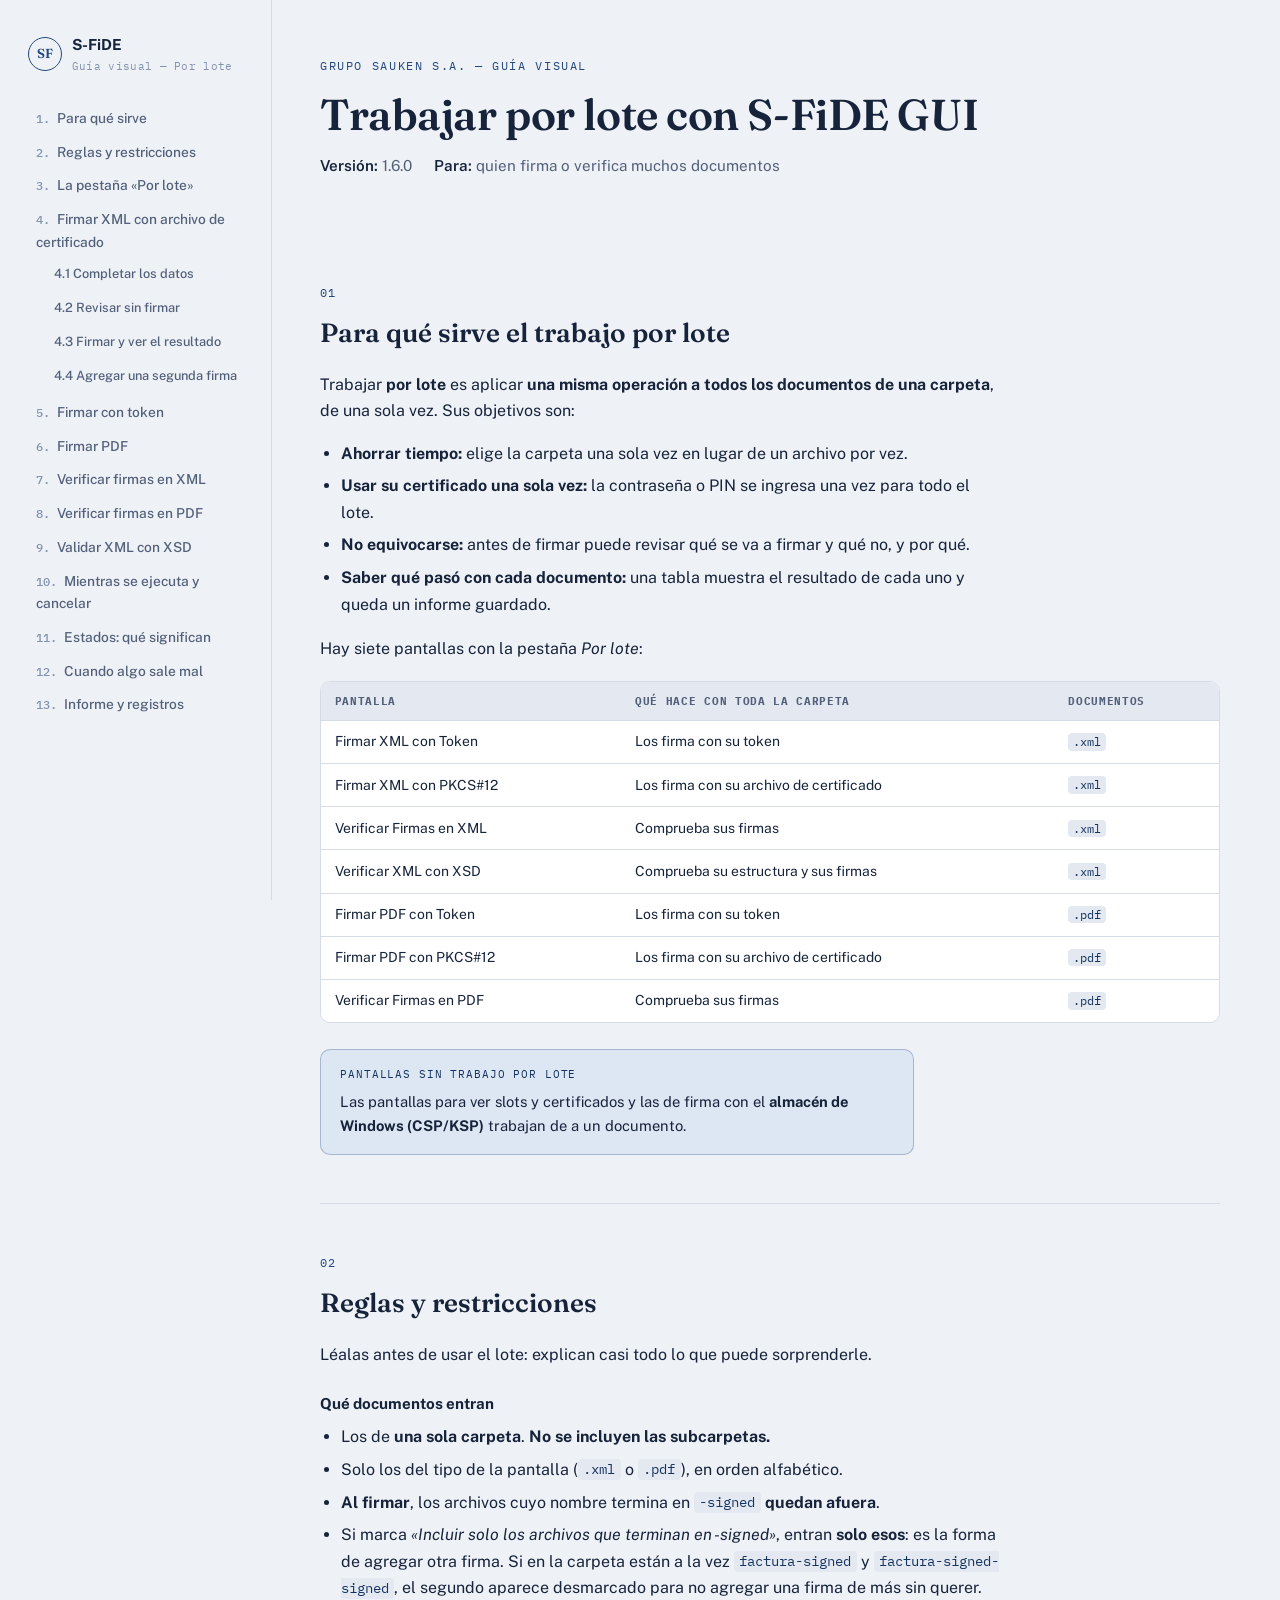
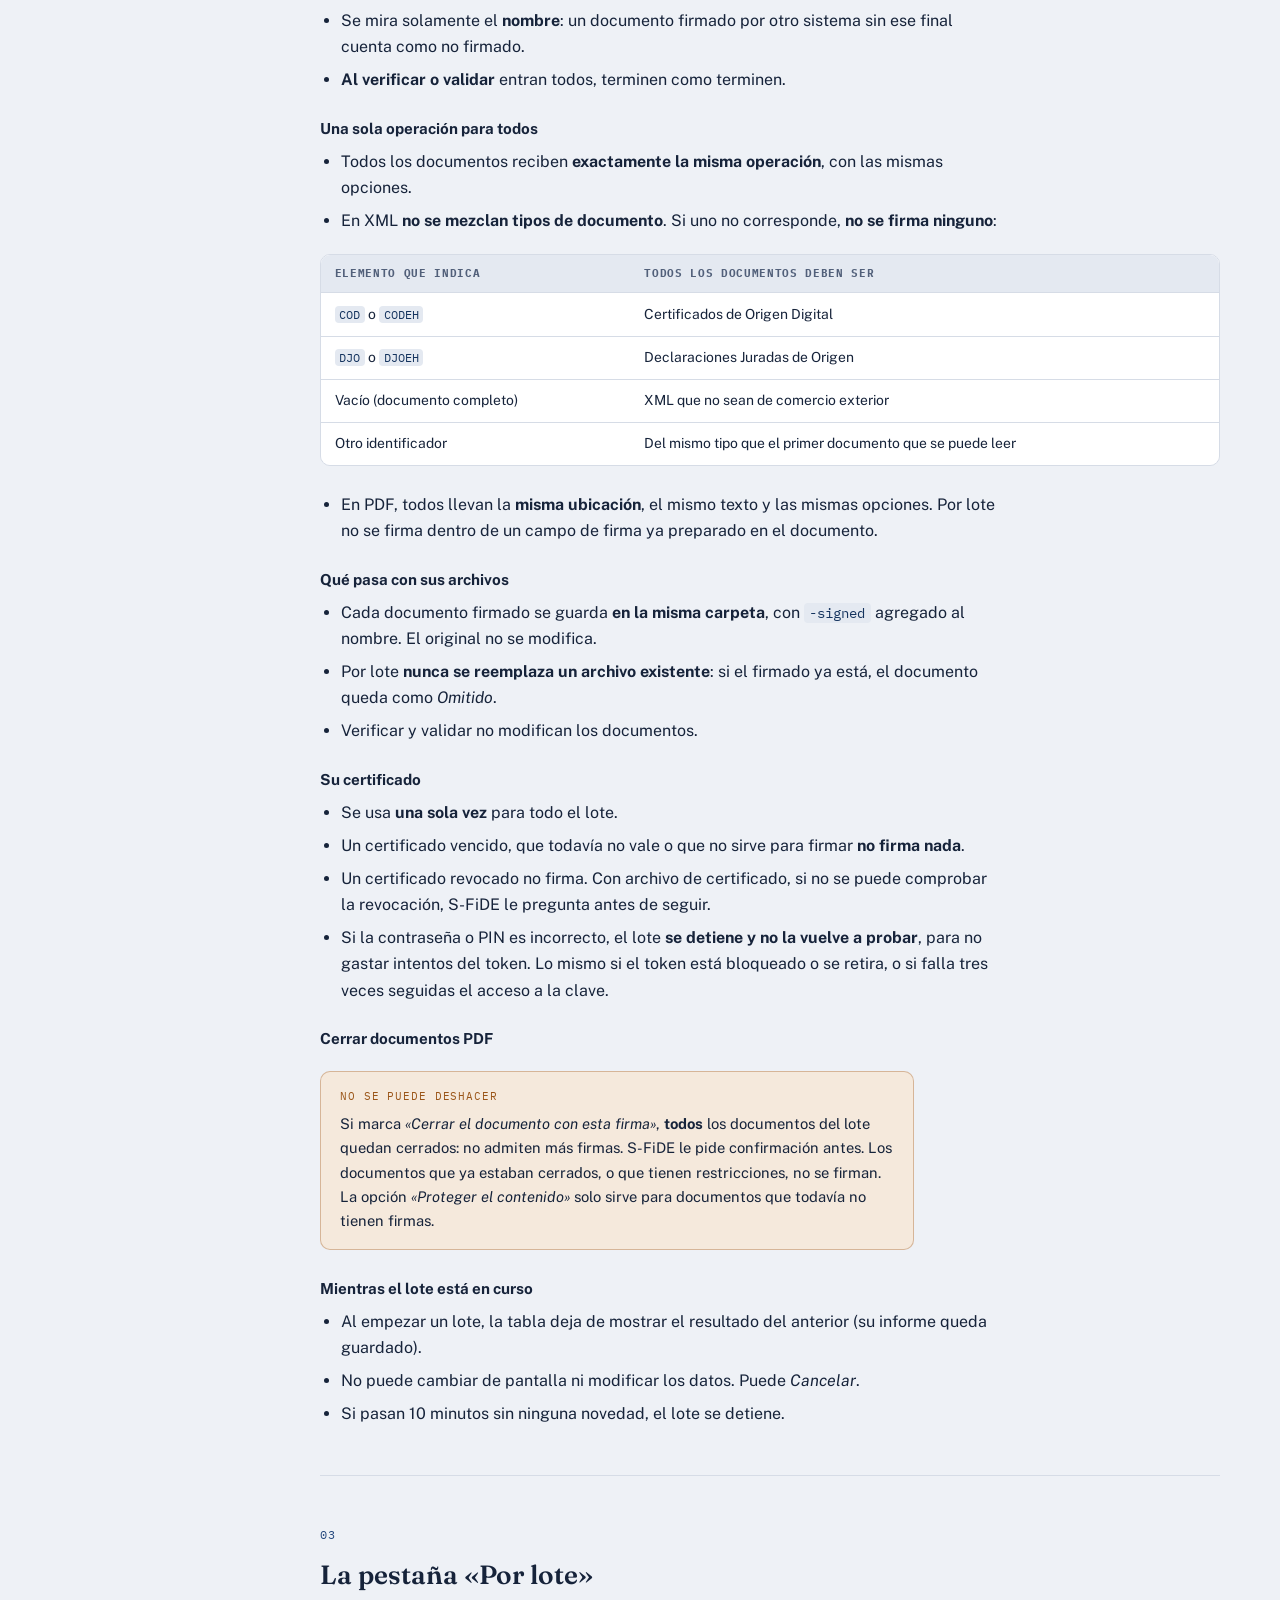
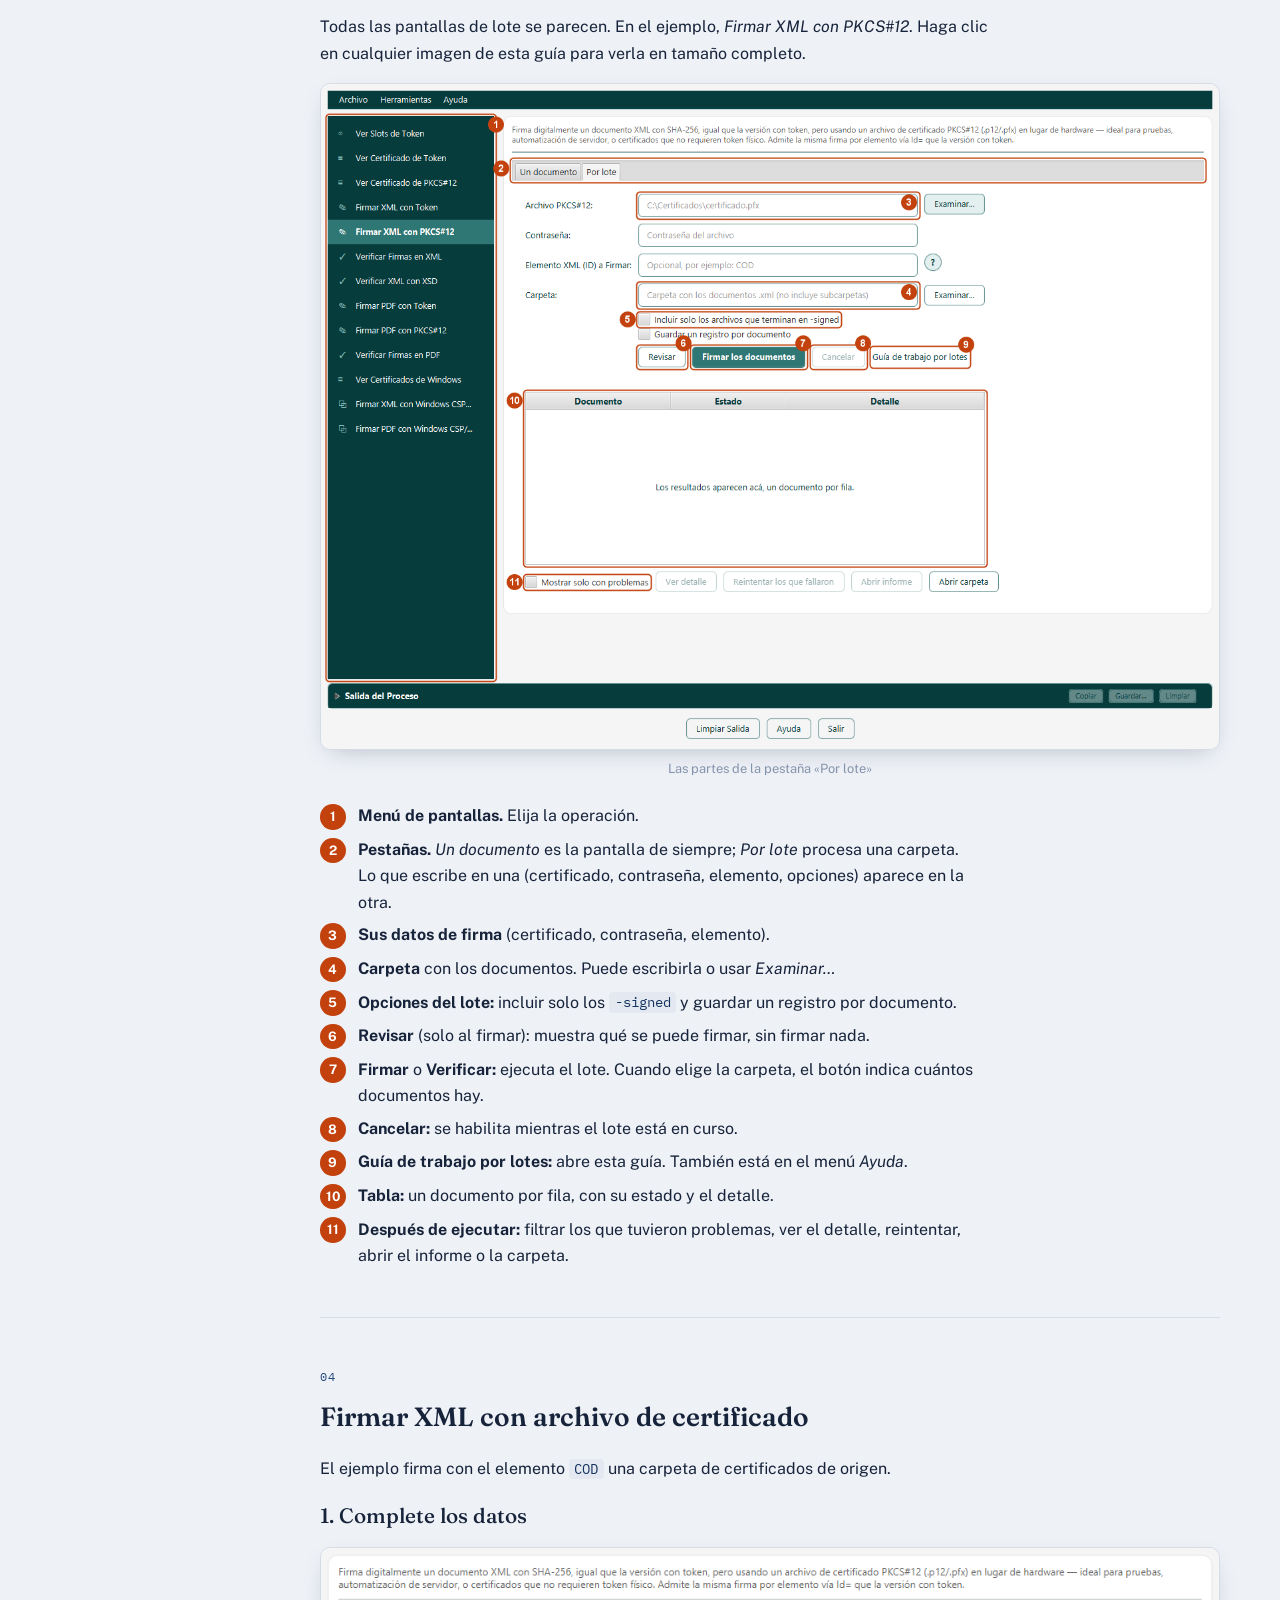
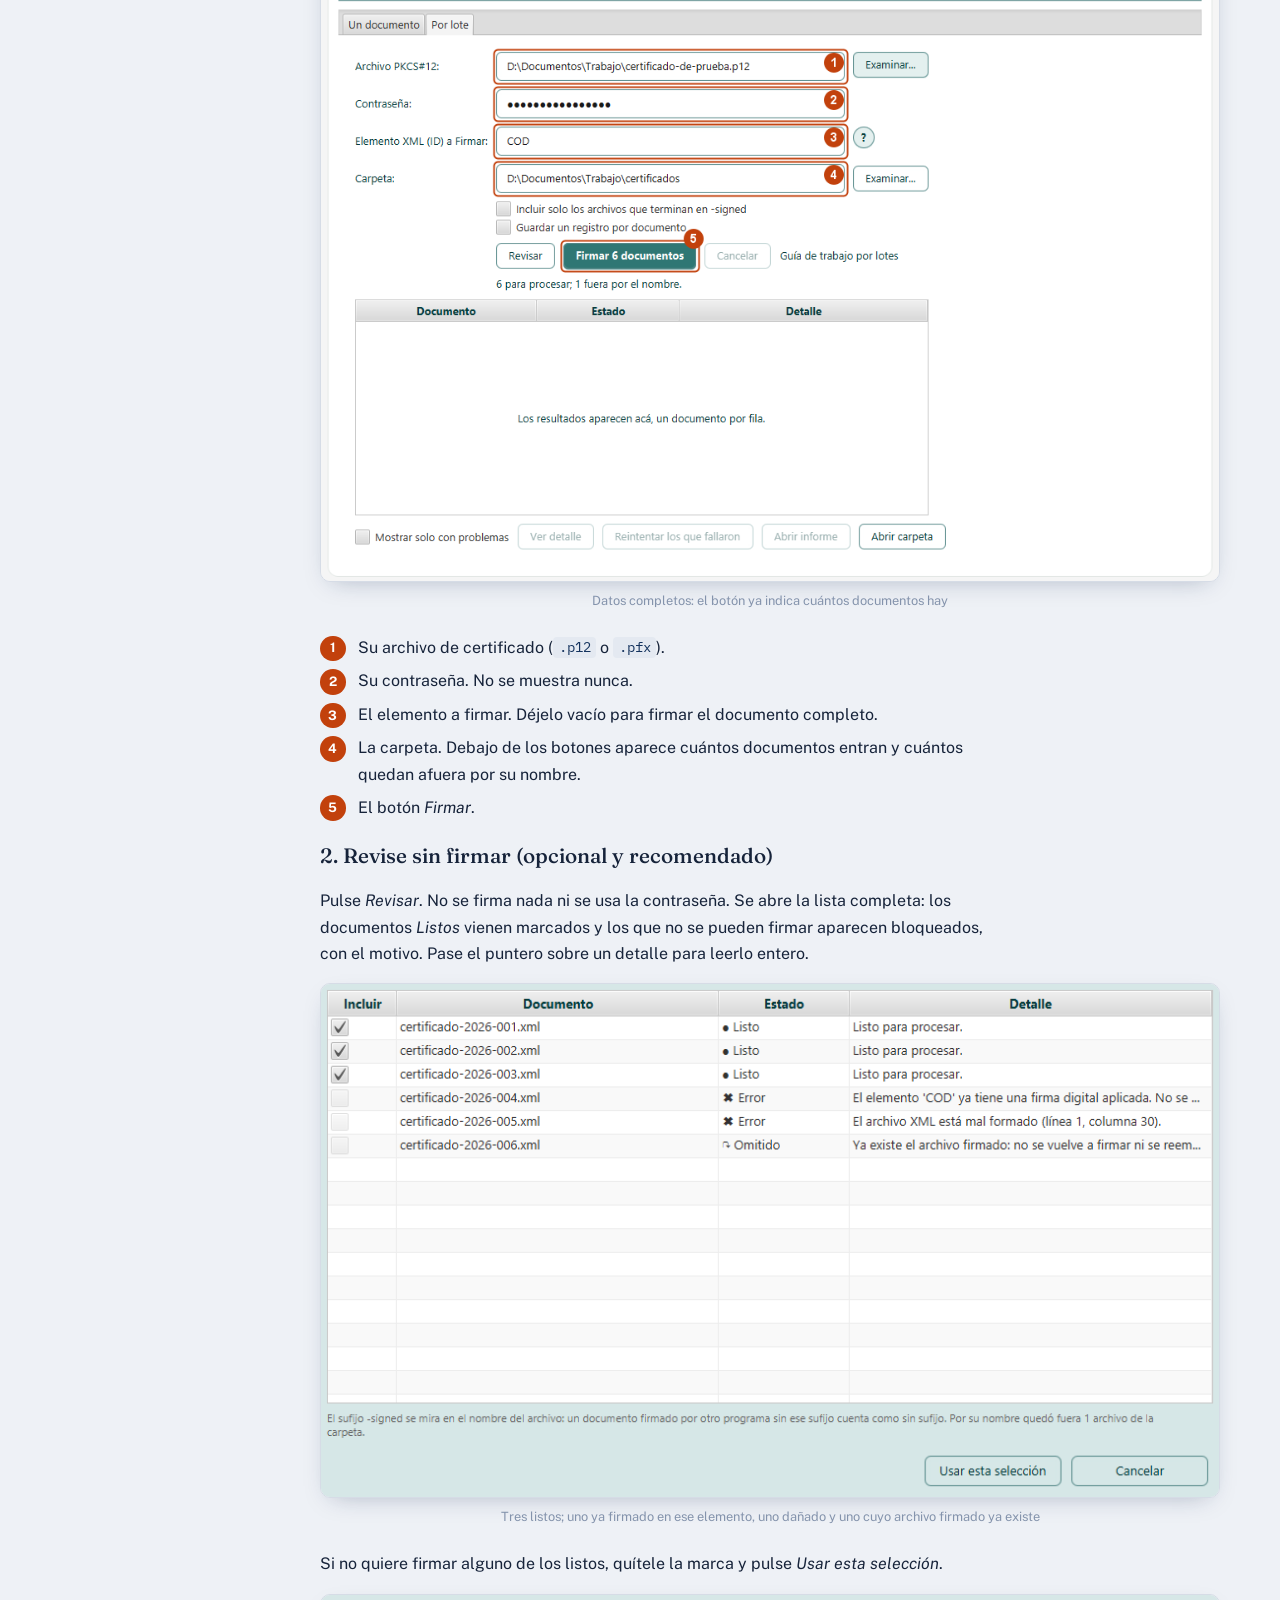
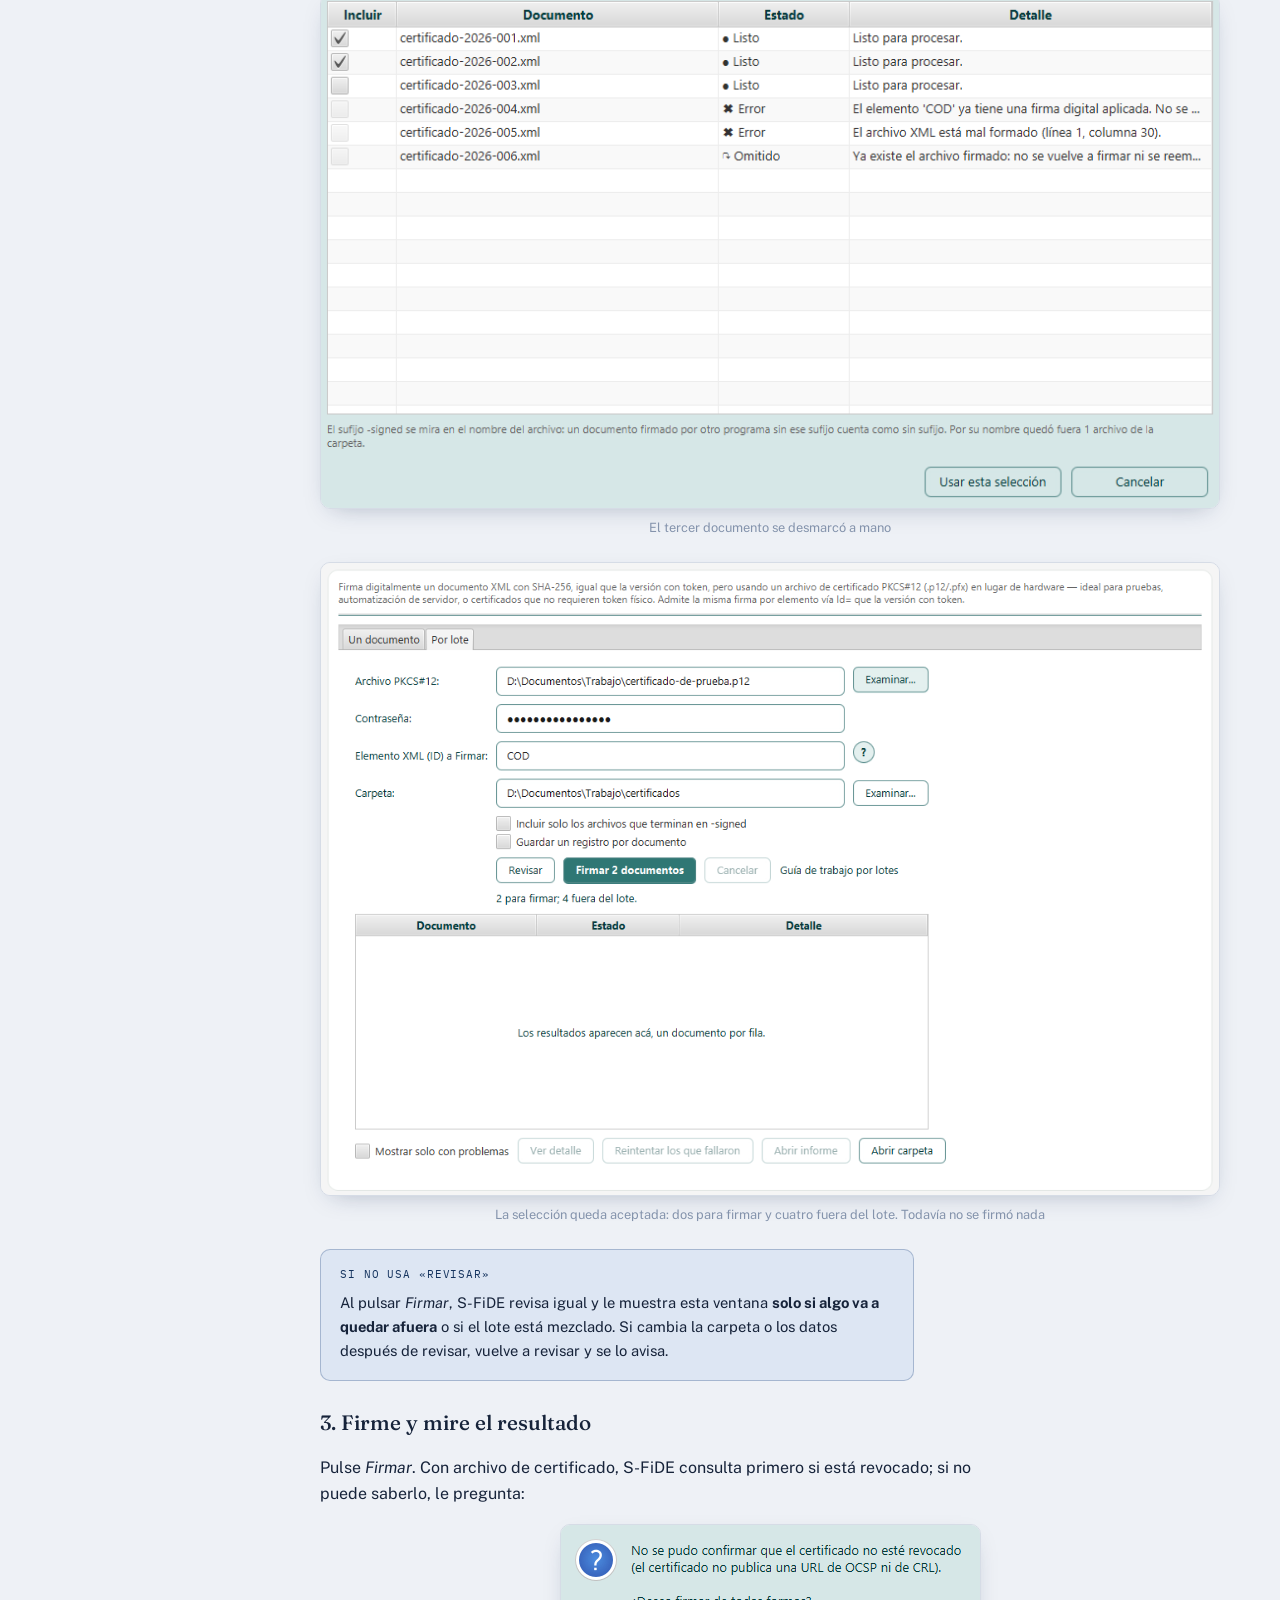
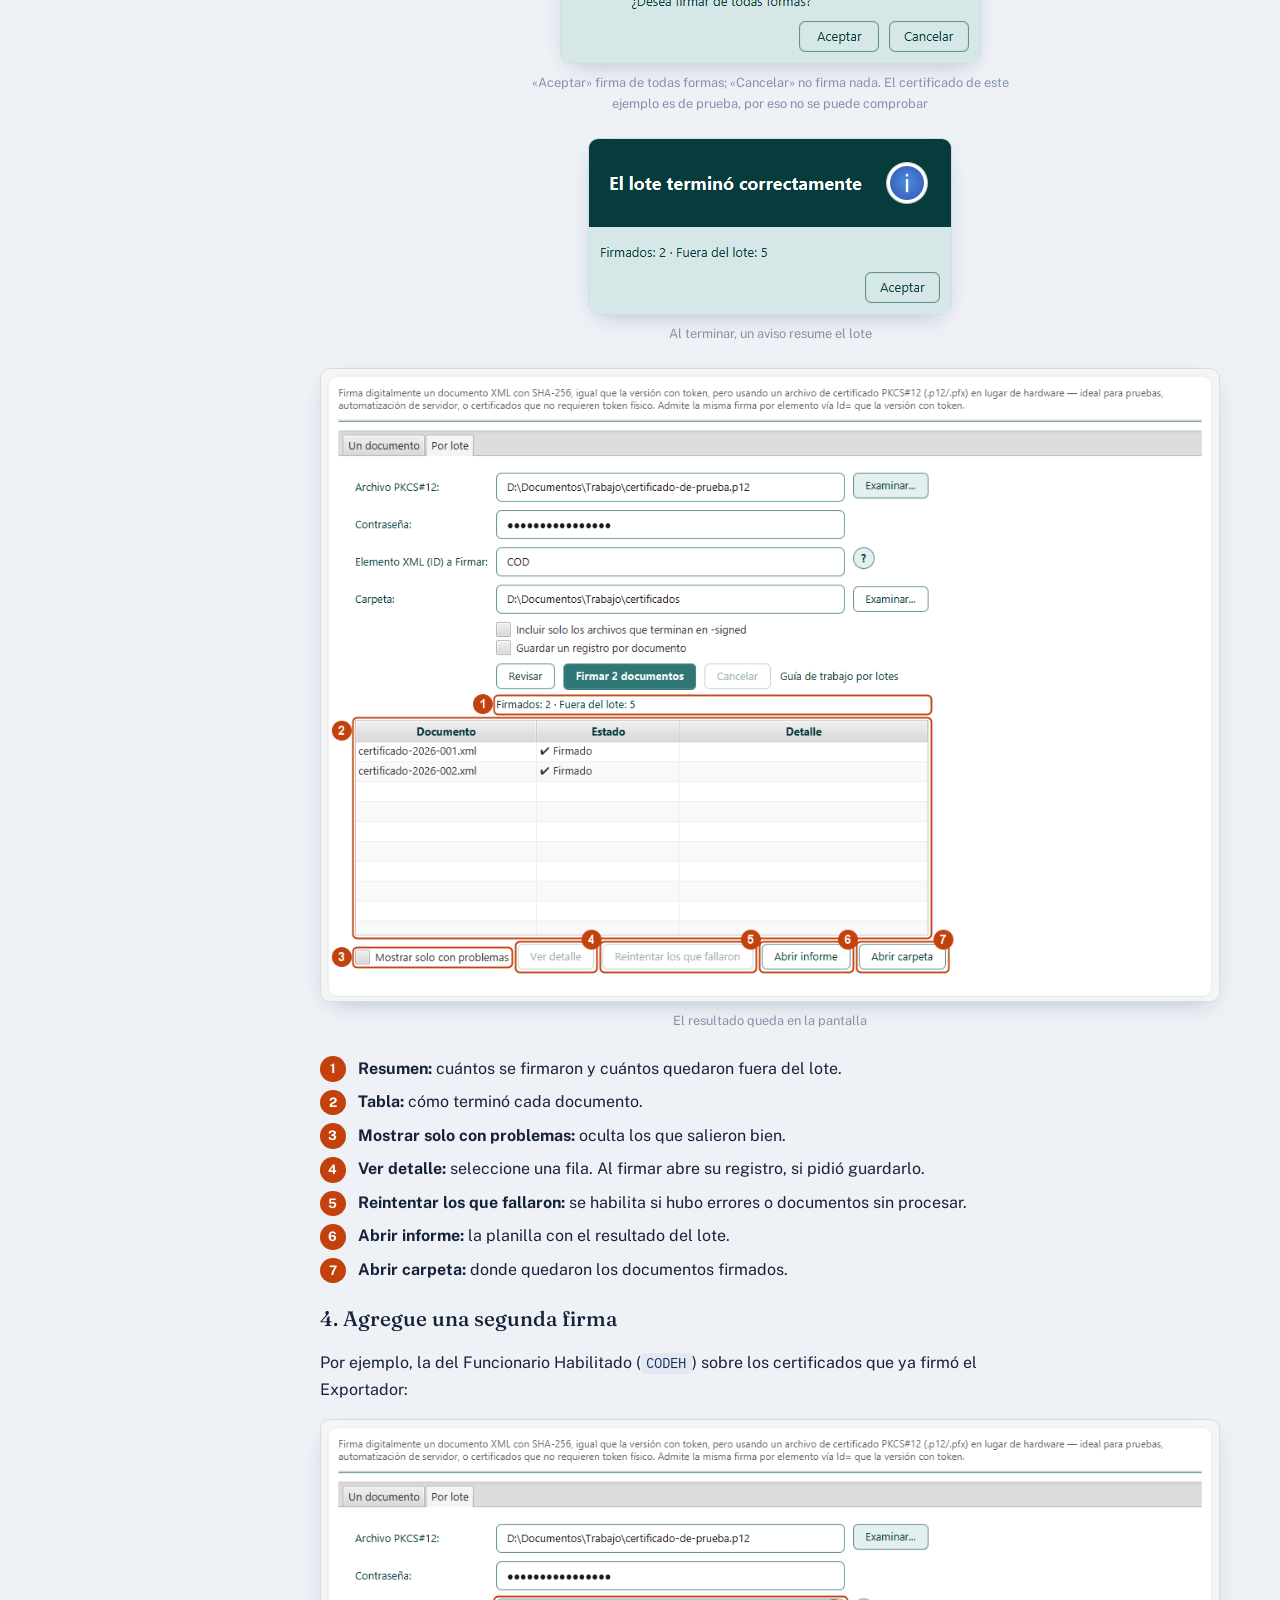
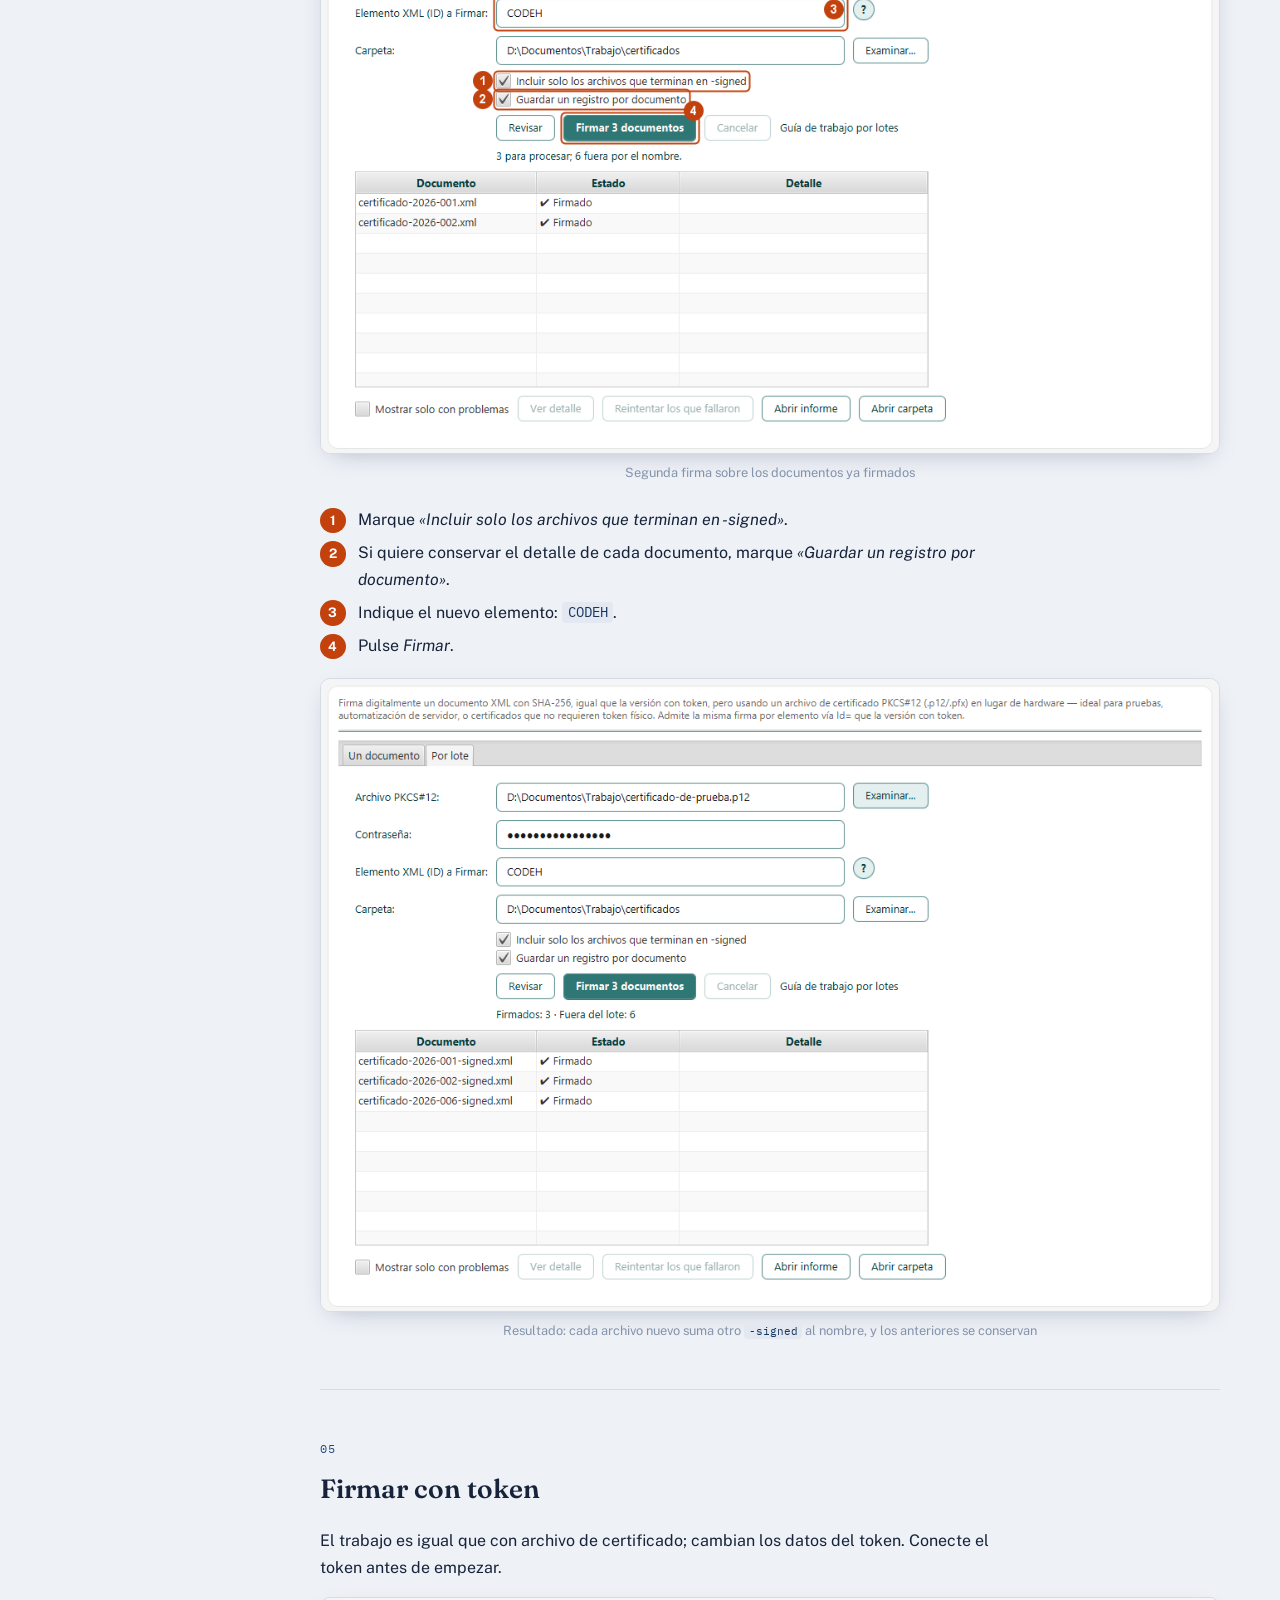
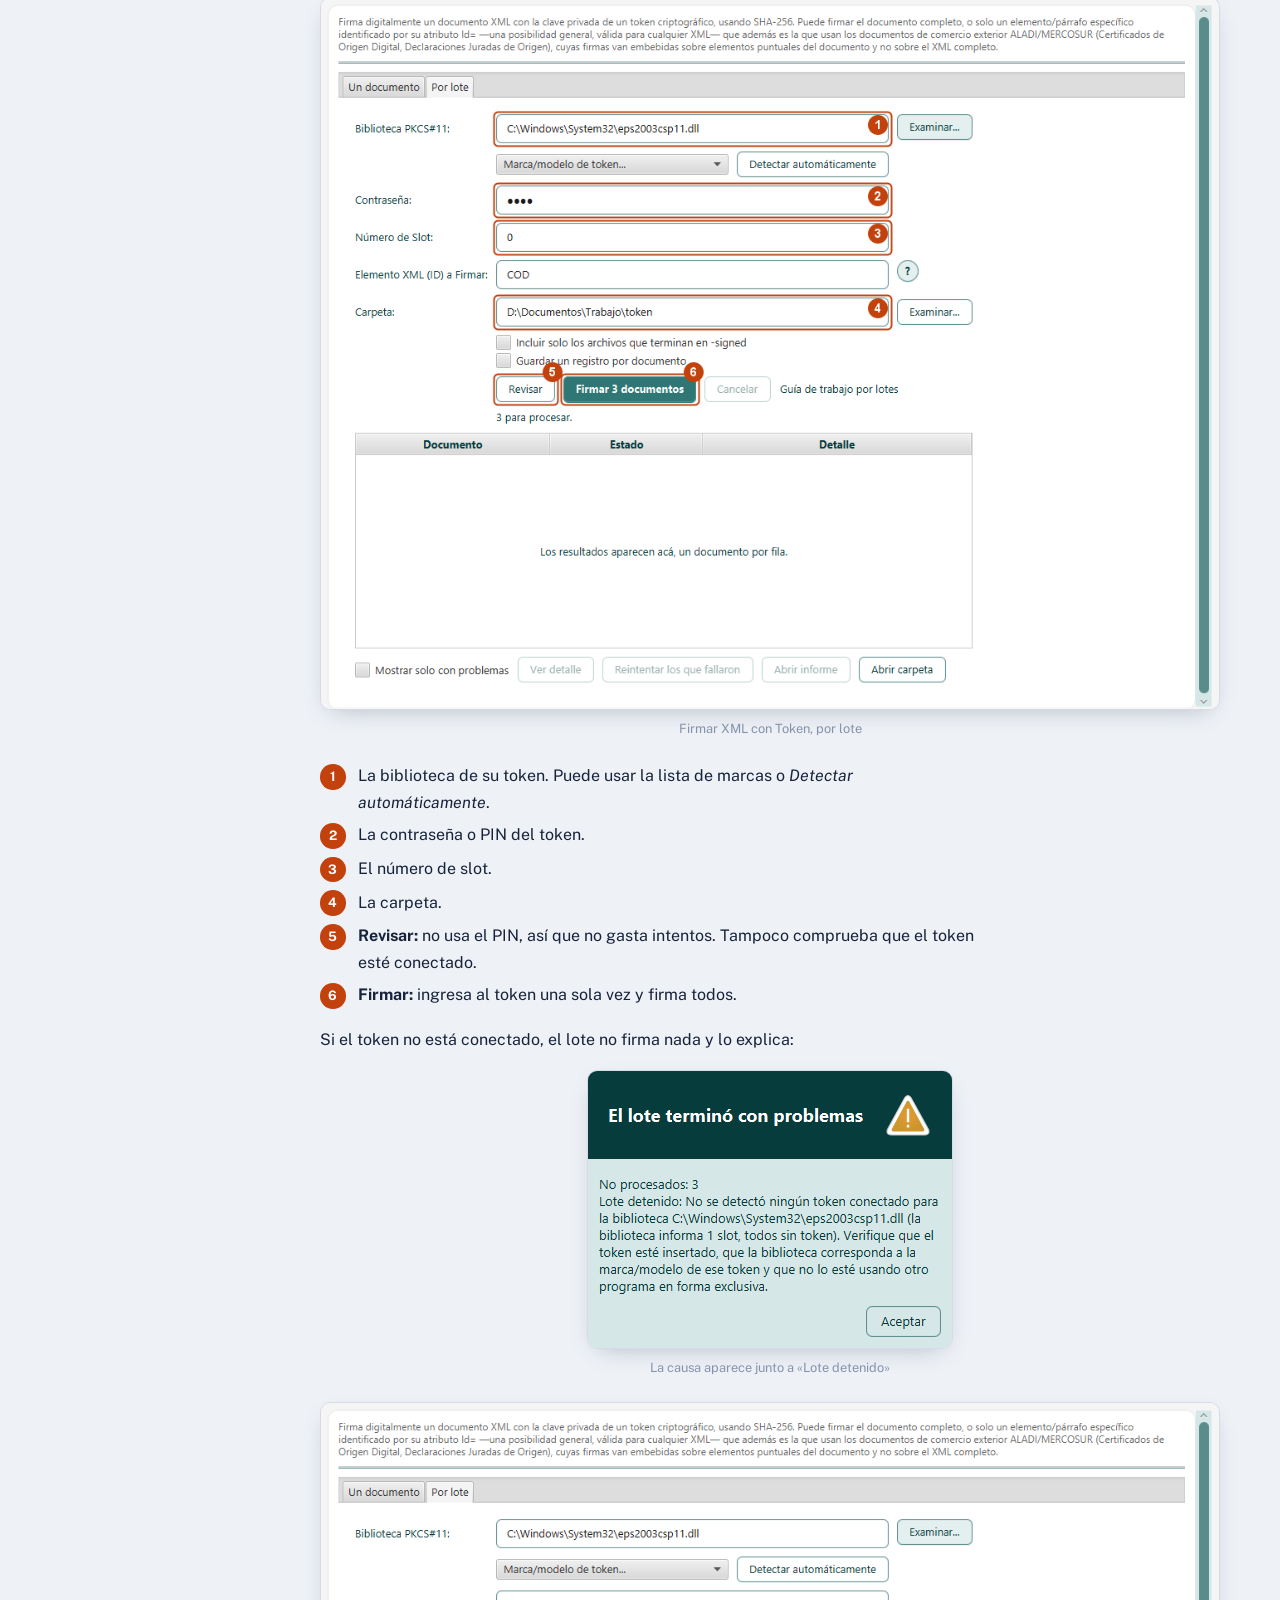
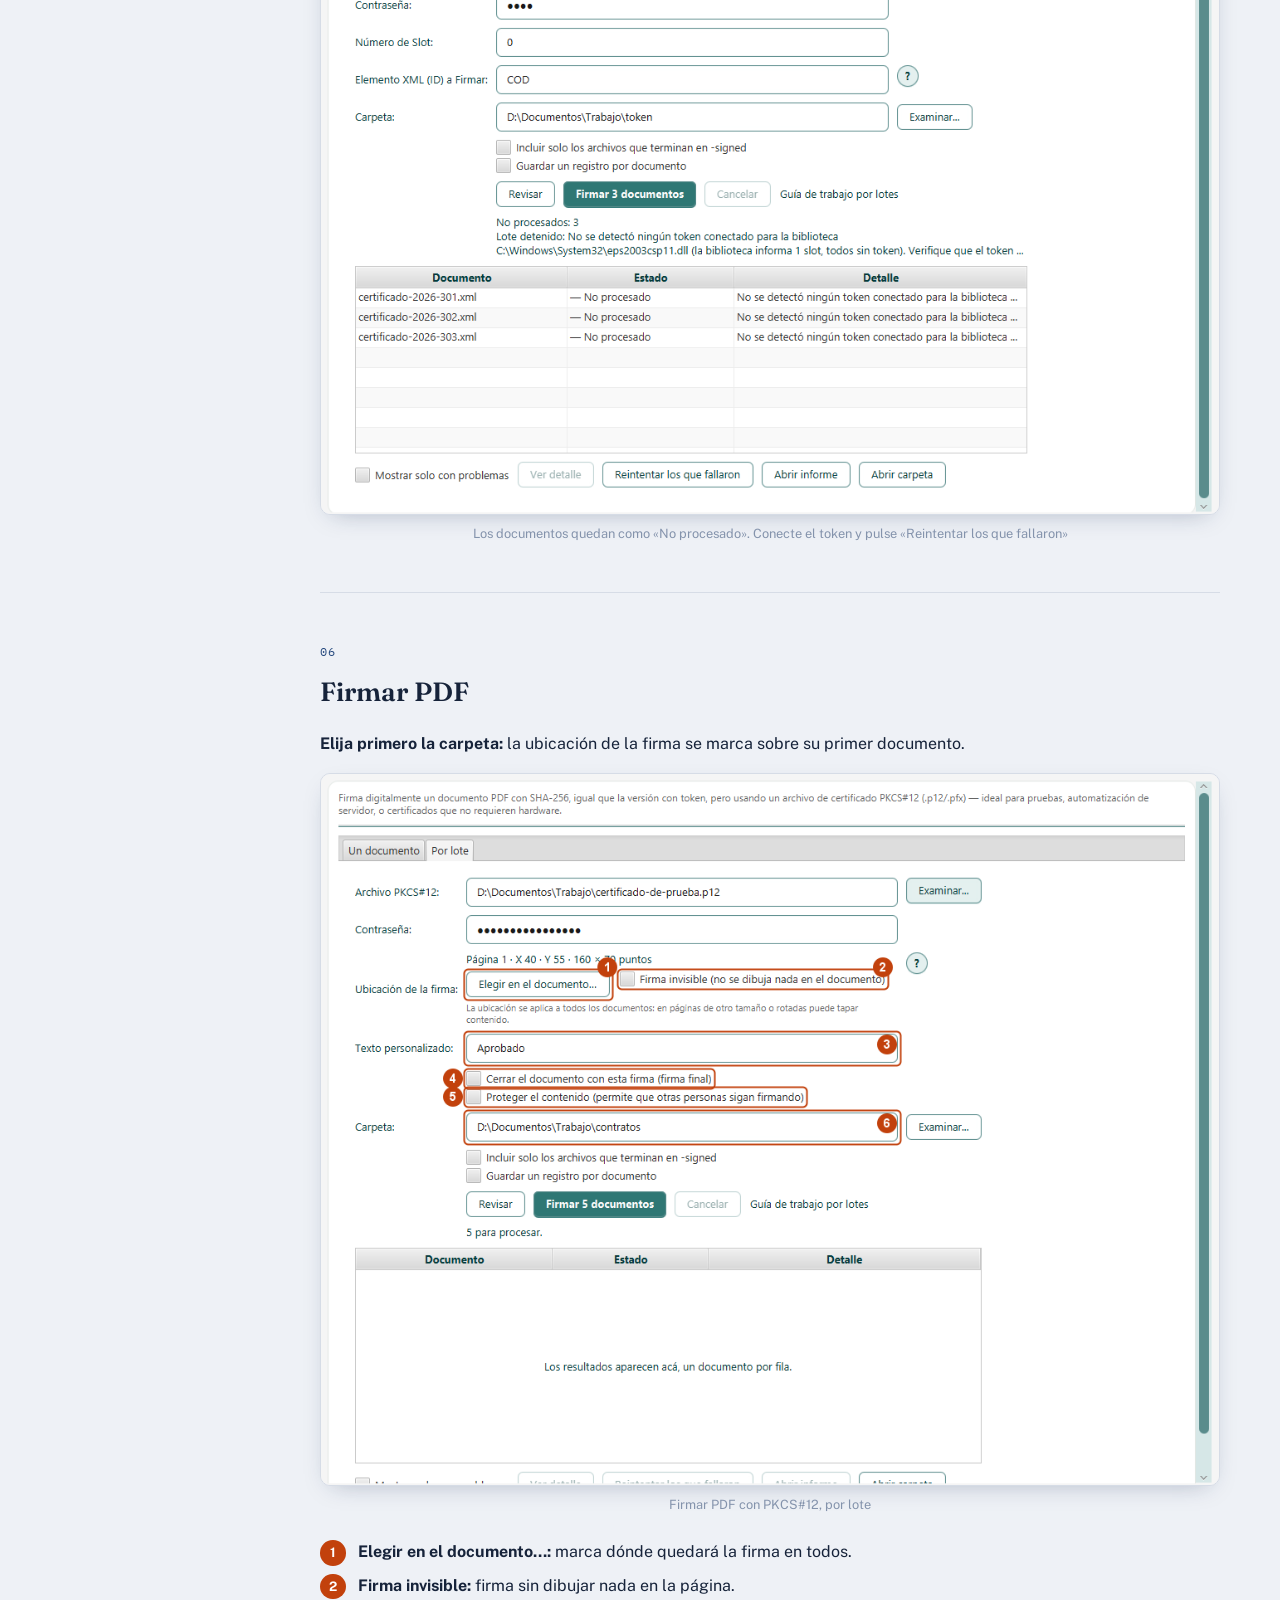
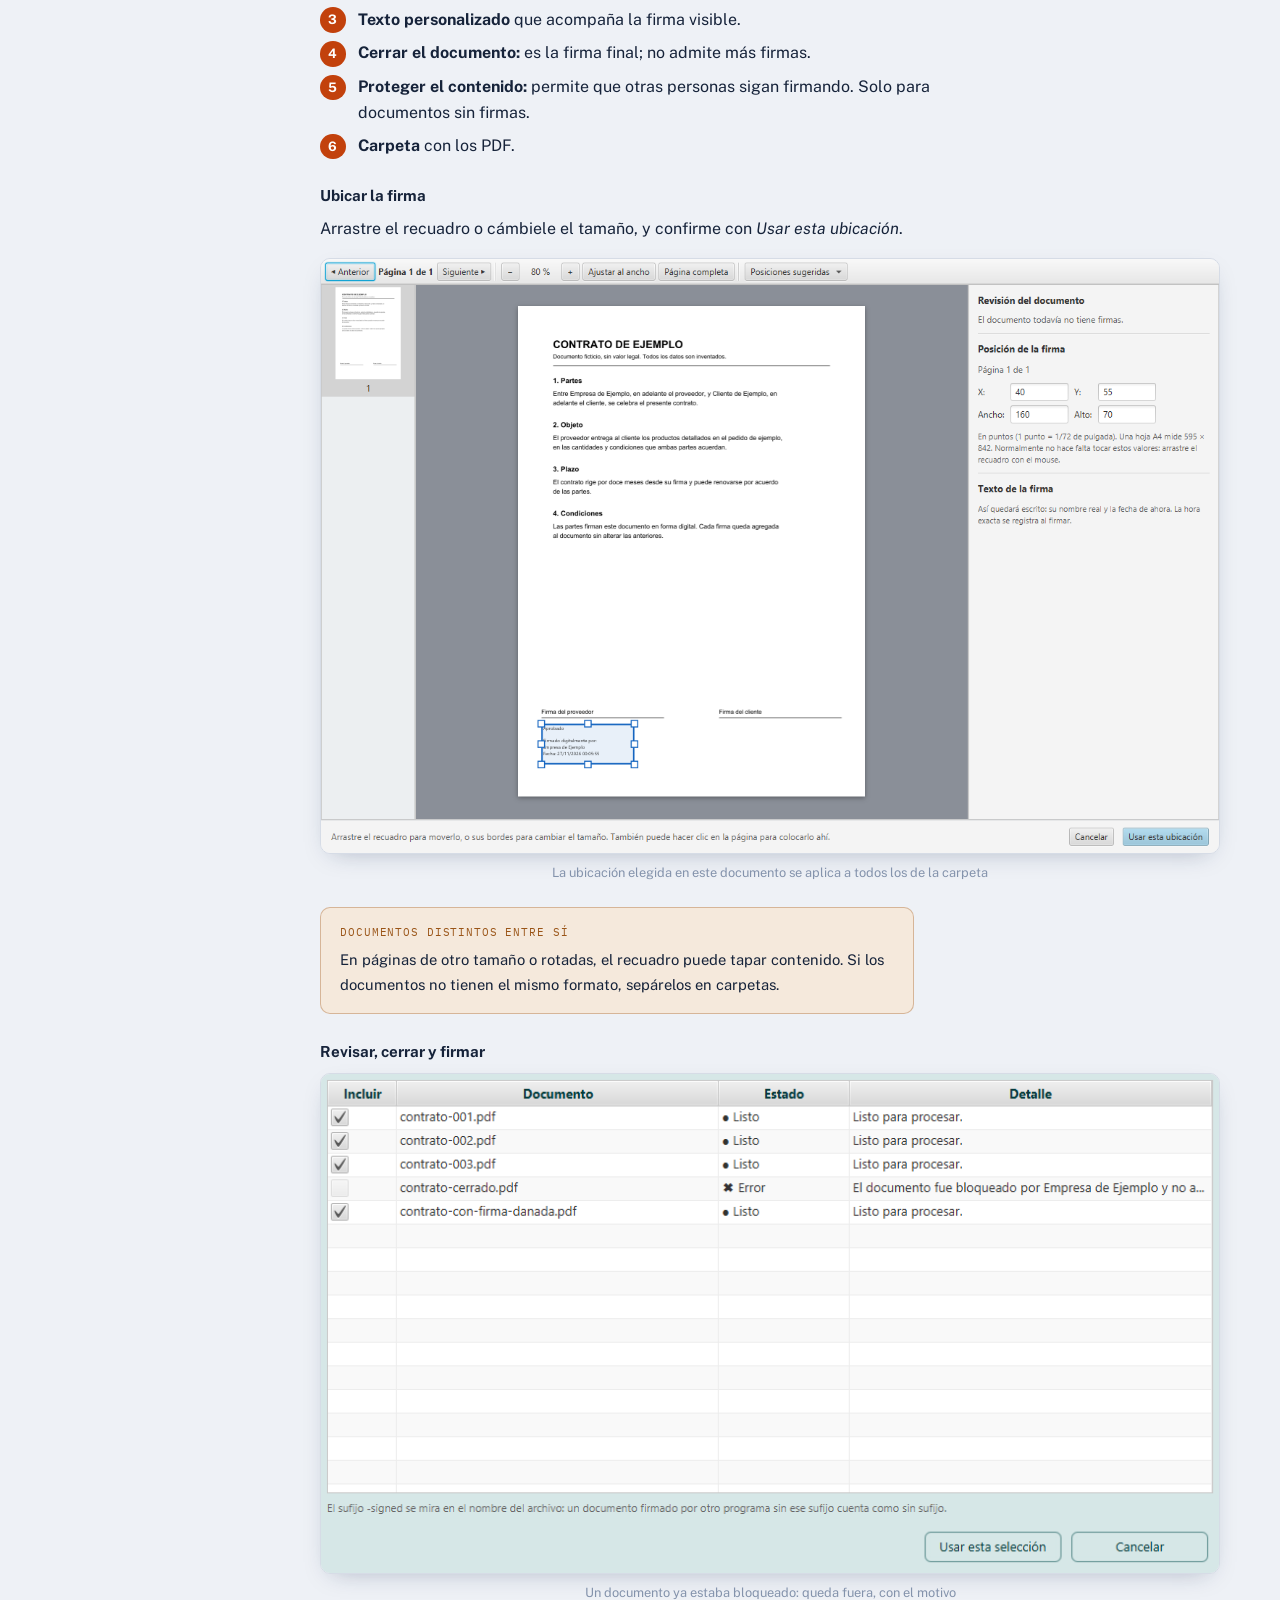
==== commit e77ae244: "docs(1.6.0): enlaces a las guias de lotes, capturas actualizadas y fecha de publicacion La pagina de" ====
--- a/doc/guia-lotes-sfide-gui.html
+++ b/doc/guia-lotes-sfide-gui.html
@@ -368,6 +368,7 @@
 
       <h4>Mientras el lote está en curso</h4>
       <ul>
+        <li>Al empezar un lote, la tabla deja de mostrar el resultado del anterior (su informe queda guardado).</li>
         <li>No puede cambiar de pantalla ni modificar los datos. Puede <em>Cancelar</em>.</li>
         <li>Si pasan 10 minutos sin ninguna novedad, el lote se detiene.</li>
       </ul>
@@ -390,6 +391,7 @@
         <li><strong>Revisar</strong> (solo al firmar): muestra qué se puede firmar, sin firmar nada.</li>
         <li><strong>Firmar</strong> o <strong>Verificar:</strong> ejecuta el lote. Cuando elige la carpeta, el botón indica cuántos documentos hay.</li>
         <li><strong>Cancelar:</strong> se habilita mientras el lote está en curso.</li>
+        <li><strong>Guía de trabajo por lotes:</strong> abre esta guía. También está en el menú <em>Ayuda</em>.</li>
         <li><strong>Tabla:</strong> un documento por fila, con su estado y el detalle.</li>
         <li><strong>Después de ejecutar:</strong> filtrar los que tuvieron problemas, ver el detalle, reintentar, abrir el informe o la carpeta.</li>
       </ol>
@@ -672,7 +674,7 @@
         <a href="img/guia-lotes/15-clave-incorrecta-salida.png"><img src="img/guia-lotes/15-clave-incorrecta-salida.png" alt="Salida del proceso: el archivo no es un PKCS#12 válido o la contraseña es incorrecta"></a>
         <figcaption>La causa, en «Salida del Proceso»</figcaption>
       </figure>
-      <p>Corrija la contraseña y vuelva a pulsar <em>Firmar</em>. En este caso no se firmó nada; si la tabla todavía muestra filas, son del lote anterior.</p>
+      <p>No se firmó nada y la tabla queda vacía. Corrija la contraseña y vuelva a pulsar <em>Firmar</em>.</p>
 
       <h4>Otros avisos</h4>
       <div class="table-wrap">
